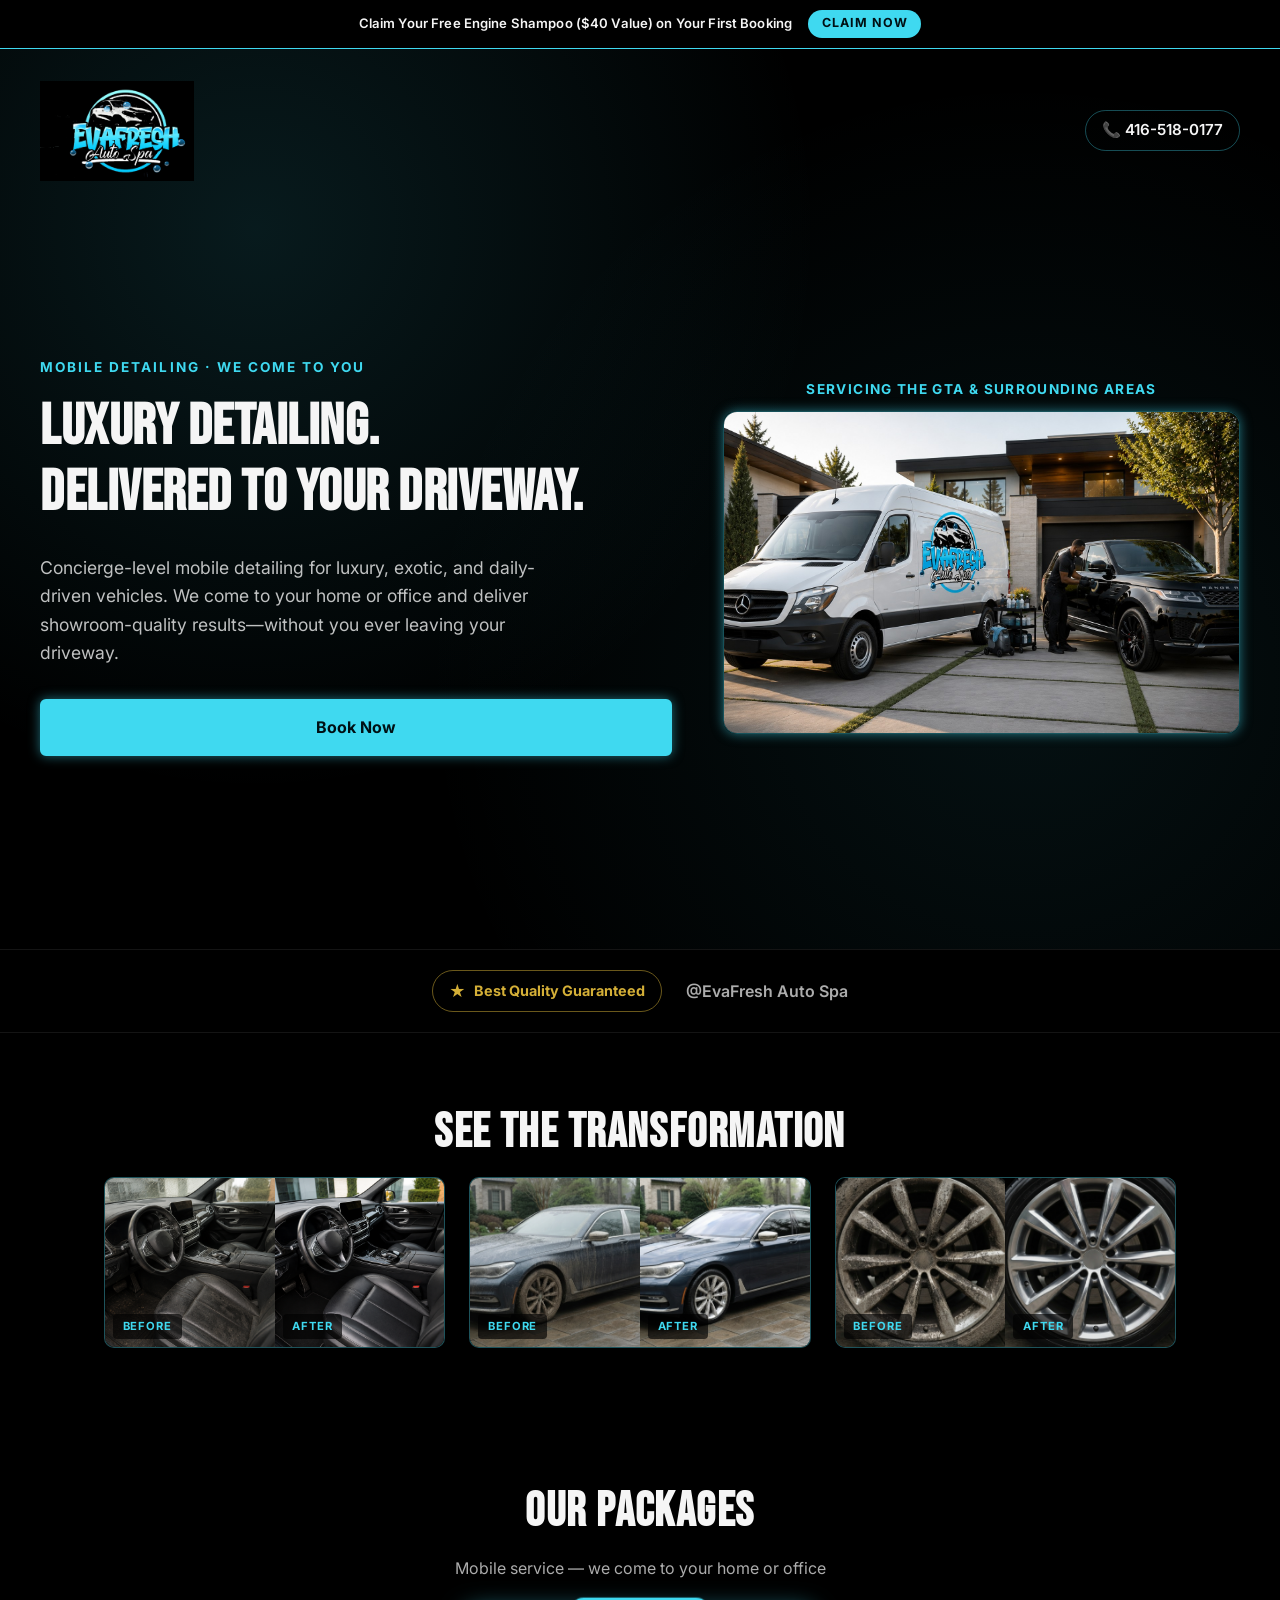
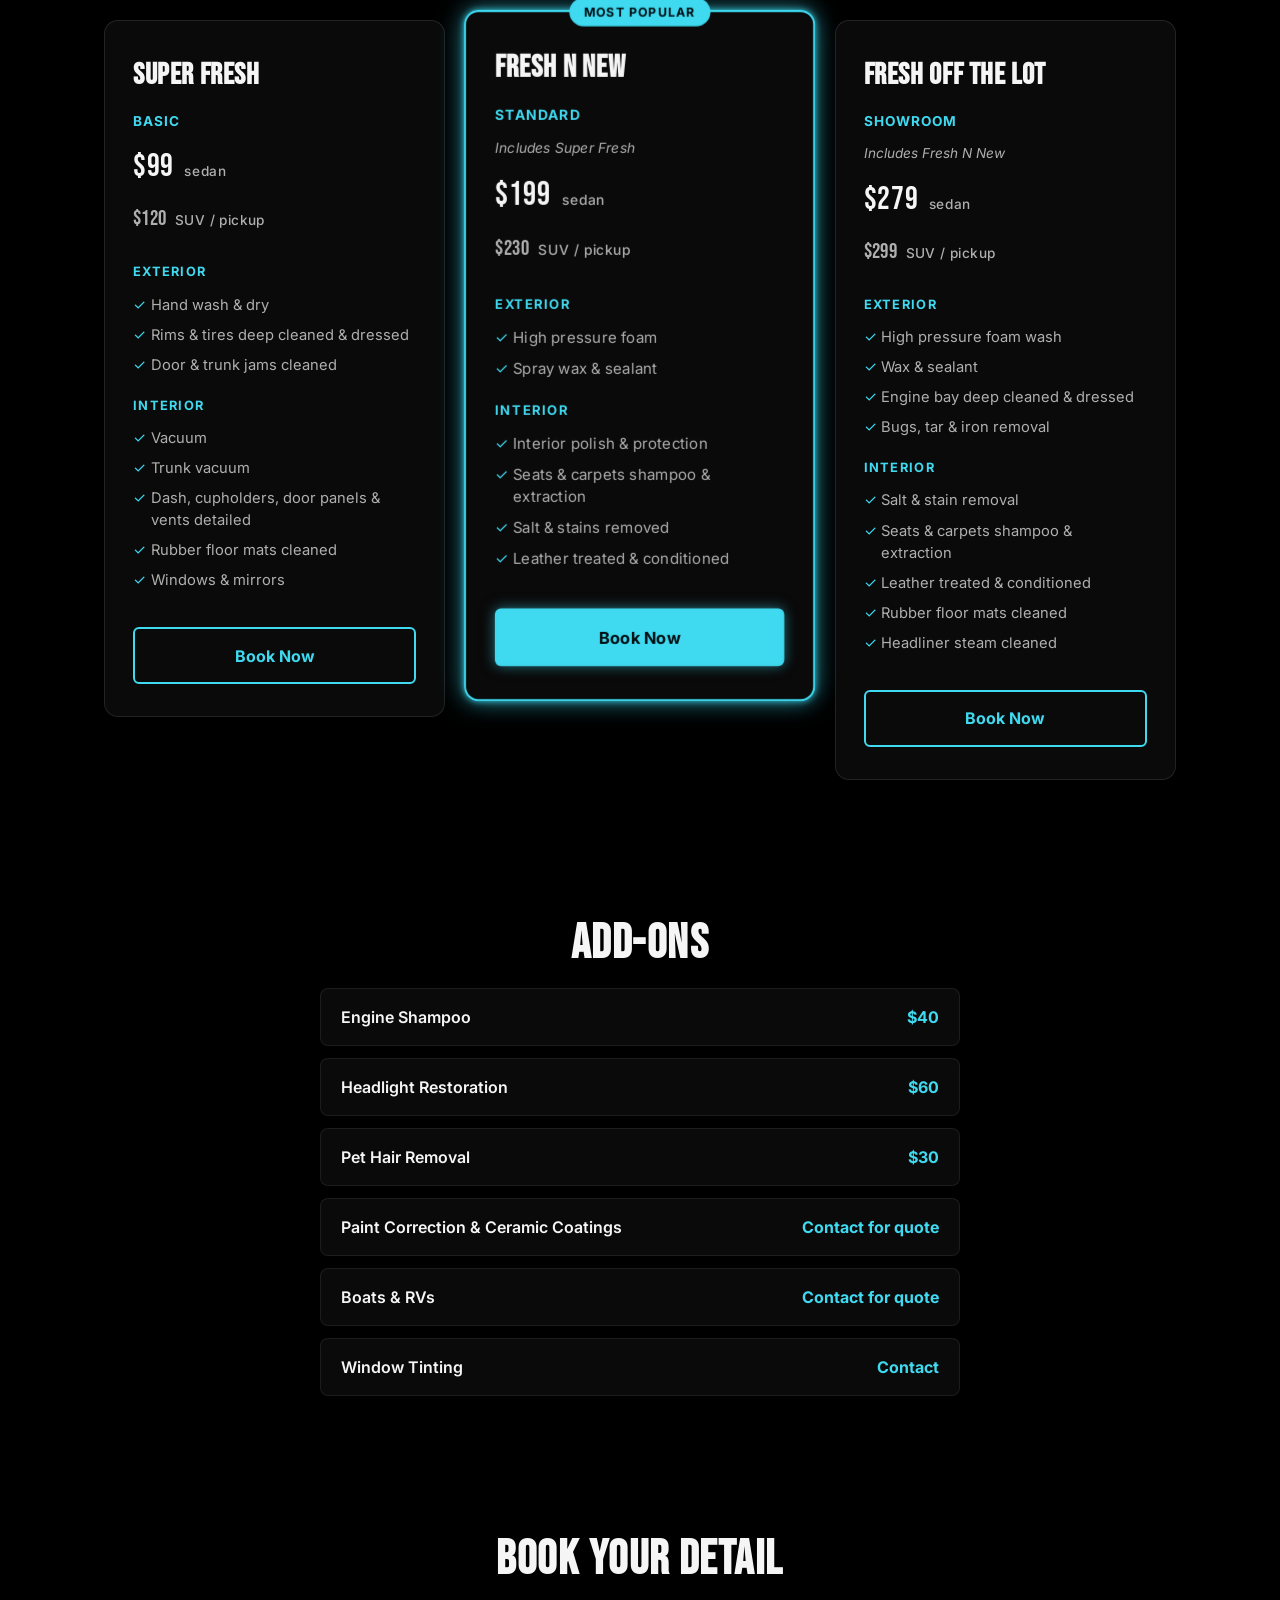
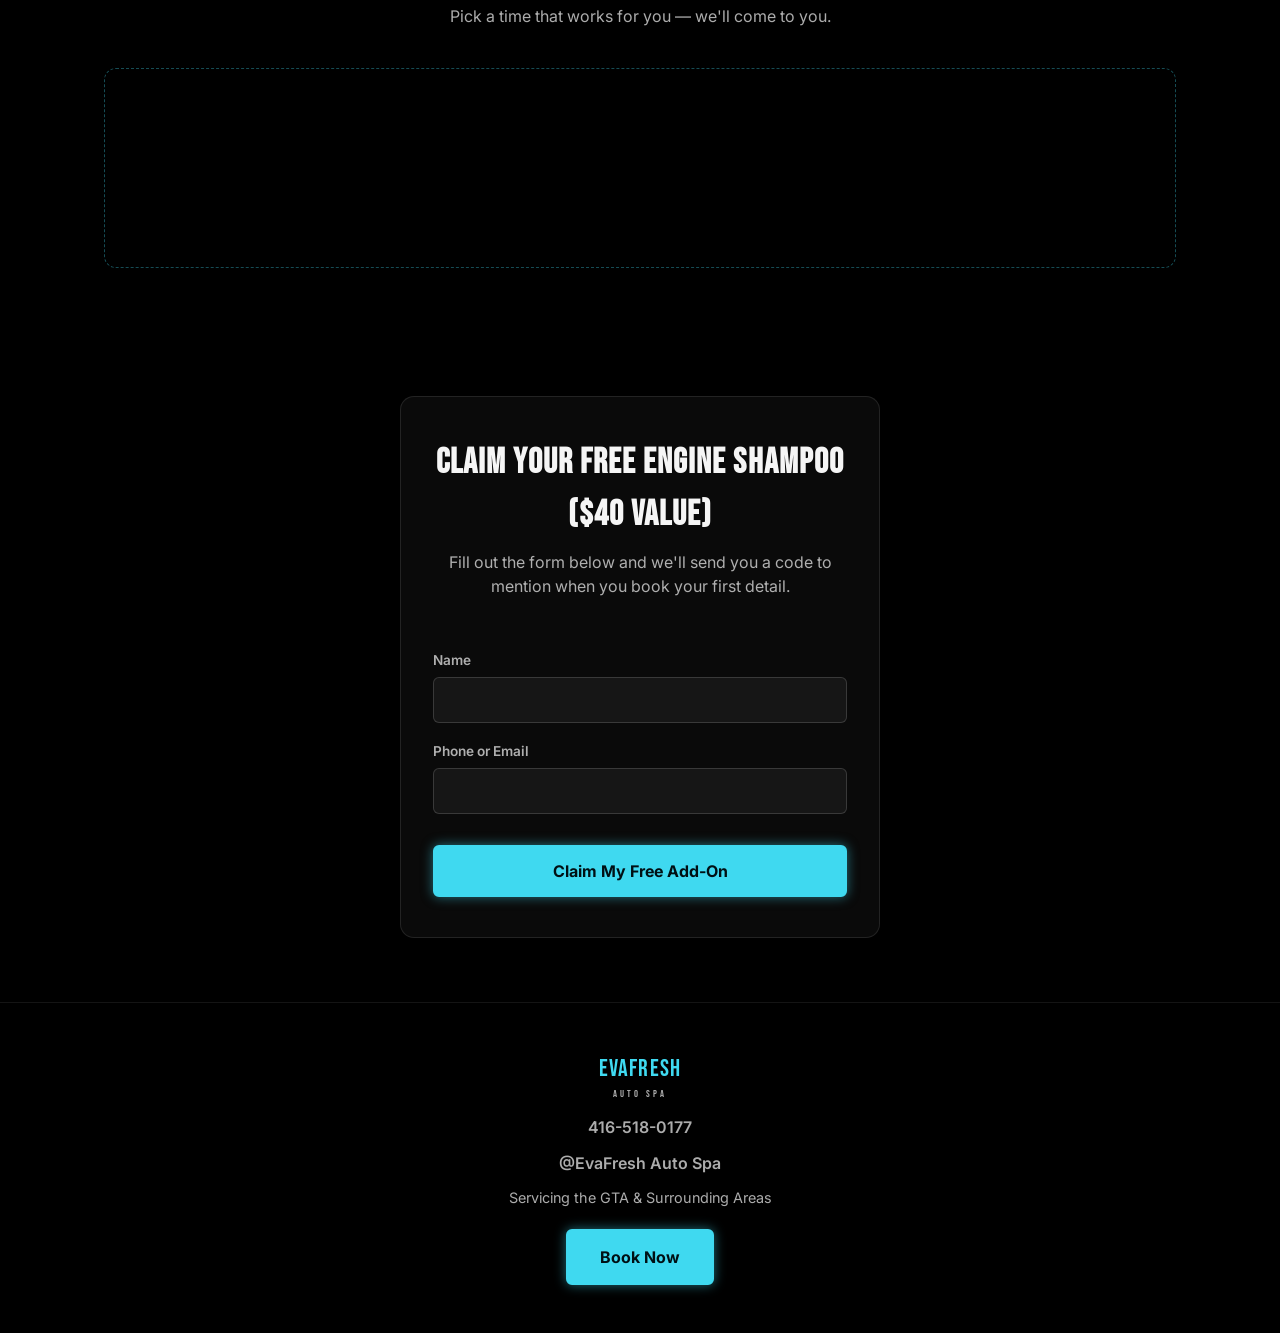
==== index.html @ d25961e9 "Initial landing page" ====
<!DOCTYPE html>
<html lang="en">
<head>
<meta charset="UTF-8">
<meta name="viewport" content="width=device-width, initial-scale=1.0">
<title>EvaFresh Auto Spa | Mobile Car Detailing GTA</title>
<meta name="description" content="EvaFresh Auto Spa — elite mobile car detailing that comes to you across the GTA & surrounding areas. Book your detail today.">

<!-- Google Fonts: Bebas Neue (display) + Inter (body) -->
<link rel="preconnect" href="https://fonts.googleapis.com">
<link rel="preconnect" href="https://fonts.gstatic.com" crossorigin>
<link href="https://fonts.googleapis.com/css2?family=Bebas+Neue&family=Inter:wght@400;500;600;700&display=swap" rel="stylesheet">

<link rel="stylesheet" href="style.css">
</head>
<body>

<!-- ============ PROMO BANNER ============ -->
<div class="promo-banner">
  <div class="container promo-banner-inner">
    <p class="promo-banner-text">Claim Your Free Engine Shampoo ($40 Value) on Your First Booking</p>
    <a href="#opt-in" class="promo-banner-link">Claim Now</a>
  </div>
</div>

<!-- ============ HEADER / HERO ============ -->
<header class="hero" id="top">
  <div class="container topbar">
    <a href="#top" class="logo-link" aria-label="EvaFresh Auto Spa home">
      <img src="images/evafresh-logo.png" alt="EvaFresh Auto Spa logo" class="logo-img">
    </a>
    <a class="phone-link" href="tel:+14165180177">📞 416-518-0177</a>
  </div>

  <div class="container hero-inner">
    <div class="hero-text">
      <p class="hero-eyebrow">Mobile Detailing &middot; We Come To You</p>
      <h1 class="hero-headline">Luxury Detailing.<br>Delivered to Your Driveway.</h1>
      <p class="hero-subheadline">Concierge-level mobile detailing for luxury, exotic, and daily-driven vehicles. We come to your home or office and deliver showroom-quality results—without you ever leaving your driveway.</p>
      <a href="#booking-widget" class="btn btn-primary btn-glow">Book Now</a>
    </div>
    <div class="hero-image">
      <p class="hero-image-caption">Servicing the GTA &amp; Surrounding Areas</p>
      <img src="images/evafresh-van.jpg" alt="EvaFresh Auto Spa mobile detailing van parked in a luxury driveway." class="hero-vehicle-img">
    </div>
  </div>
</header>

<!-- ============ TRUST BAR ============ -->
<section class="trust-bar" aria-label="Trust indicators">
  <div class="container trust-bar-inner">
    <div class="trust-badge">
      <span class="badge-icon" aria-hidden="true">★</span>
      Best Quality Guaranteed
    </div>
    <a class="trust-instagram" href="https://instagram.com/EvaFreshAutoSpa" target="_blank" rel="noopener noreferrer">
      @EvaFresh Auto Spa
    </a>
  </div>
</section>

<!-- ============ BEFORE / AFTER GALLERY ============ -->
<section class="gallery" id="gallery" aria-labelledby="gallery-heading">
 <div class="container">
  <h2 id="gallery-heading" class="section-title">See The Transformation</h2>
  <div class="gallery-grid">

    <div class="gallery-item">
      <div class="gallery-pair">
        <figure>
          <img src="images/before_1.png" alt="Before detailing - interior, dashboard and leather seats covered in dust and grime">
          <figcaption>Before</figcaption>
        </figure>
        <figure>
          <img src="images/after_1.png" alt="After detailing - interior, dashboard and leather seats fully cleaned and conditioned">
          <figcaption>After</figcaption>
        </figure>
      </div>
    </div>

    <div class="gallery-item">
      <div class="gallery-pair">
        <figure>
          <img src="images/before_2.png" alt="Before detailing - full exterior of a sedan covered in mud and road grime">
          <figcaption>Before</figcaption>
        </figure>
        <figure>
          <img src="images/after_2.png" alt="After detailing - full exterior of a sedan with a clean, glossy finish">
          <figcaption>After</figcaption>
        </figure>
      </div>
    </div>

    <div class="gallery-item">
      <div class="gallery-pair">
        <figure>
          <img src="images/before_3.png" alt="Before detailing - wheel and rim caked in mud and brake dust">
          <figcaption>Before</figcaption>
        </figure>
        <figure>
          <img src="images/after_3.png" alt="After detailing - wheel and rim deep cleaned and dressed to a shine">
          <figcaption>After</figcaption>
        </figure>
      </div>
    </div>

  </div>
 </div>
</section>

<!-- ============ PACKAGES ============ -->
<section class="packages" id="packages" aria-labelledby="packages-heading">
 <div class="container">
  <h2 id="packages-heading" class="section-title">Our Packages</h2>
  <p class="section-subtitle">Mobile service — we come to your home or office</p>

  <div class="package-grid">

    <article class="package-card">
      <h3 class="package-name">Super Fresh</h3>
      <p class="package-tier">Basic</p>
      <p class="package-price">$99 <span>sedan</span></p>
      <p class="package-price package-price-alt">$120 <span>SUV / pickup</span></p>

      <div class="package-details">
        <h4>Exterior</h4>
        <ul>
          <li>Hand wash &amp; dry</li>
          <li>Rims &amp; tires deep cleaned &amp; dressed</li>
          <li>Door &amp; trunk jams cleaned</li>
        </ul>
        <h4>Interior</h4>
        <ul>
          <li>Vacuum</li>
          <li>Trunk vacuum</li>
          <li>Dash, cupholders, door panels &amp; vents detailed</li>
          <li>Rubber floor mats cleaned</li>
          <li>Windows &amp; mirrors</li>
        </ul>
      </div>

      <a href="#booking-widget" class="btn btn-outline">Book Now</a>
    </article>

    <article class="package-card package-card-featured">
      <p class="featured-flag">Most Popular</p>
      <h3 class="package-name">Fresh N New</h3>
      <p class="package-tier">Standard</p>
      <p class="package-includes">Includes Super Fresh</p>
      <p class="package-price">$199 <span>sedan</span></p>
      <p class="package-price package-price-alt">$230 <span>SUV / pickup</span></p>

      <div class="package-details">
        <h4>Exterior</h4>
        <ul>
          <li>High pressure foam</li>
          <li>Spray wax &amp; sealant</li>
        </ul>
        <h4>Interior</h4>
        <ul>
          <li>Interior polish &amp; protection</li>
          <li>Seats &amp; carpets shampoo &amp; extraction</li>
          <li>Salt &amp; stains removed</li>
          <li>Leather treated &amp; conditioned</li>
        </ul>
      </div>

      <a href="#booking-widget" class="btn btn-primary btn-glow">Book Now</a>
    </article>

    <article class="package-card">
      <h3 class="package-name">Fresh Off The Lot</h3>
      <p class="package-tier">Showroom</p>
      <p class="package-includes">Includes Fresh N New</p>
      <p class="package-price">$279 <span>sedan</span></p>
      <p class="package-price package-price-alt">$299 <span>SUV / pickup</span></p>

      <div class="package-details">
        <h4>Exterior</h4>
        <ul>
          <li>High pressure foam wash</li>
          <li>Wax &amp; sealant</li>
          <li>Engine bay deep cleaned &amp; dressed</li>
          <li>Bugs, tar &amp; iron removal</li>
        </ul>
        <h4>Interior</h4>
        <ul>
          <li>Salt &amp; stain removal</li>
          <li>Seats &amp; carpets shampoo &amp; extraction</li>
          <li>Leather treated &amp; conditioned</li>
          <li>Rubber floor mats cleaned</li>
          <li>Headliner steam cleaned</li>
        </ul>
      </div>

      <a href="#booking-widget" class="btn btn-outline">Book Now</a>
    </article>

  </div>
 </div>
</section>

<!-- ============ ADD-ONS ============ -->
<section class="addons" id="addons" aria-labelledby="addons-heading">
 <div class="container">
  <h2 id="addons-heading" class="section-title">Add-Ons</h2>
  <ul class="addons-list">
    <li><span class="addon-name">Engine Shampoo</span><span class="addon-price">$40</span></li>
    <li><span class="addon-name">Headlight Restoration</span><span class="addon-price">$60</span></li>
    <li><span class="addon-name">Pet Hair Removal</span><span class="addon-price">$30</span></li>
    <li><span class="addon-name">Paint Correction &amp; Ceramic Coatings</span><span class="addon-price">Contact for quote</span></li>
    <li><span class="addon-name">Boats &amp; RVs</span><span class="addon-price">Contact for quote</span></li>
    <li><span class="addon-name">Window Tinting</span><span class="addon-price">Contact</span></li>
  </ul>
 </div>
</section>

<!-- ============ BOOKING ============ -->
<section class="booking" id="booking" aria-labelledby="booking-heading">
 <div class="container">
  <h2 id="booking-heading" class="section-title">Book Your Detail</h2>
  <p class="section-subtitle">Pick a time that works for you — we'll come to you.</p>

  <div id="booking-widget">
    <!-- PASTE CAL.COM EMBED SNIPPET HERE -->
  </div>
 </div>
</section>

<!-- ============ LEAD CAPTURE / OPT-IN FORM ============ -->
<section class="opt-in" id="opt-in" aria-labelledby="opt-in-heading">
 <div class="container">
  <div class="opt-in-card">
    <h2 id="opt-in-heading" class="section-title small">Claim Your Free Engine Shampoo ($40 Value)</h2>
    <p class="section-subtitle">Fill out the form below and we'll send you a code to mention when you book your first detail.</p>

    <form name="opt-in-discount" method="POST" data-netlify="true" class="opt-in-form">
      <input type="hidden" name="form-name" value="opt-in-discount">

      <label for="opt-in-name">Name</label>
      <input type="text" id="opt-in-name" name="name" required autocomplete="name">

      <label for="opt-in-contact">Phone or Email</label>
      <input type="text" id="opt-in-contact" name="contact" required autocomplete="tel email">

      <button type="submit" class="btn btn-primary btn-glow">Claim My Free Add-On</button>
    </form>
  </div>
 </div>
</section>

<!-- ============ FOOTER ============ -->
<footer class="site-footer">
  <div class="container footer-content">
    <p class="footer-brand">EVAFRESH<span>AUTO SPA</span></p>
    <a class="footer-phone" href="tel:+14165180177">416-518-0177</a>
    <a class="footer-instagram" href="https://instagram.com/EvaFreshAutoSpa" target="_blank" rel="noopener noreferrer">@EvaFresh Auto Spa</a>
    <p class="footer-tagline">Servicing the GTA &amp; Surrounding Areas</p>
    <a href="#booking-widget" class="btn btn-primary btn-glow">Book Now</a>
  </div>
</footer>

</body>
</html>
---- style.css ----
/* ==========================================================================
   EvaFresh Auto Spa — stylesheet
   ========================================================================== */

:root {
  --color-bg: #000000;
  --color-bg-alt: #0a0a0a;
  --color-card: rgba(255, 255, 255, 0.04);
  --color-border: rgba(63, 217, 240, 0.35);
  --color-accent: #3FD9F0;
  --color-accent-soft: rgba(63, 217, 240, 0.15);
  --color-text: #F5F5F5;
  --color-text-dim: rgba(245, 245, 245, 0.7);
  --color-gold: #D4AF37;

  --font-display: "Bebas Neue", "Anton", sans-serif;
  --font-body: "Inter", sans-serif;

  --glow-soft: 0 0 12px rgba(63, 217, 240, 0.5);
  --glow-strong: 0 0 24px rgba(63, 217, 240, 0.65), 0 0 6px rgba(63, 217, 240, 0.8);

  --max-width: 1200px;
}

/* ---------- Reset ---------- */
* { box-sizing: border-box; margin: 0; padding: 0; }

html {
  scroll-behavior: smooth;
}

body {
  background: var(--color-bg);
  color: var(--color-text);
  font-family: var(--font-body);
  line-height: 1.5;
  -webkit-font-smoothing: antialiased;
}

img { max-width: 100%; display: block; }

ul { list-style: none; }

a { color: inherit; text-decoration: none; }

section {
  padding: 4rem 0;
}

.container {
  width: 100%;
  max-width: var(--max-width);
  margin: 0 auto;
  padding: 0 5vw;
  box-sizing: border-box;
}

.section-title {
  font-family: var(--font-display);
  font-size: clamp(2rem, 5vw, 3rem);
  letter-spacing: 0.03em;
  text-align: center;
  margin-bottom: 0.5rem;
  color: var(--color-text);
}

.section-title.small {
  font-size: clamp(1.6rem, 4vw, 2.2rem);
}

.section-subtitle {
  text-align: center;
  color: var(--color-text-dim);
  margin-bottom: 2.5rem;
  font-size: 1rem;
}

/* ---------- Buttons ---------- */
.btn {
  display: inline-block;
  font-family: var(--font-body);
  font-weight: 700;
  font-size: 1rem;
  padding: 0.9rem 2rem;
  border-radius: 6px;
  cursor: pointer;
  border: 2px solid var(--color-accent);
  transition: transform 0.15s ease, box-shadow 0.2s ease, background 0.2s ease;
  text-align: center;
}

.btn-primary {
  background: var(--color-accent);
  color: #001014;
}

.btn-primary:hover,
.btn-primary:focus-visible {
  transform: translateY(-2px);
  background: #5ce3f7;
}

.btn-glow {
  box-shadow: var(--glow-soft);
}

.btn-glow:hover,
.btn-glow:focus-visible {
  box-shadow: var(--glow-strong);
}

.btn-outline {
  background: transparent;
  color: var(--color-accent);
}

.btn-outline:hover,
.btn-outline:focus-visible {
  background: var(--color-accent-soft);
  box-shadow: var(--glow-soft);
}

/* ---------- Promo banner ---------- */
.promo-banner {
  background: var(--color-bg);
  border-bottom: 1px solid var(--color-accent);
  box-shadow: 0 0 10px rgba(63, 217, 240, 0.35);
}

.promo-banner-inner {
  display: flex;
  flex-wrap: wrap;
  align-items: center;
  justify-content: center;
  gap: 0.6rem 1rem;
  padding-top: 0.6rem;
  padding-bottom: 0.6rem;
  text-align: center;
}

.promo-banner-text {
  font-size: 0.82rem;
  font-weight: 600;
  color: var(--color-text);
  letter-spacing: 0.01em;
}

.promo-banner-link {
  flex-shrink: 0;
  font-size: 0.78rem;
  font-weight: 700;
  text-transform: uppercase;
  letter-spacing: 0.08em;
  color: #001014;
  background: var(--color-accent);
  border-radius: 999px;
  padding: 0.3rem 0.85rem;
  white-space: nowrap;
  transition: box-shadow 0.2s ease, background 0.2s ease;
}

.promo-banner-link:hover,
.promo-banner-link:focus-visible {
  background: #5ce3f7;
  box-shadow: var(--glow-soft);
}

/* ---------- Hero ---------- */
.hero {
  min-height: 100vh;
  display: flex;
  flex-direction: column;
  background:
    radial-gradient(circle at 20% 20%, rgba(63, 217, 240, 0.12), transparent 45%),
    radial-gradient(circle at 80% 70%, rgba(63, 217, 240, 0.08), transparent 50%),
    var(--color-bg);
  padding: 1.5rem 0;
}

.topbar {
  display: flex;
  justify-content: space-between;
  align-items: center;
  padding: 0.5rem 0;
}

.logo-link {
  display: inline-flex;
  align-items: center;
}

.logo-img {
  height: clamp(64px, 8vw, 100px);
  width: auto;
}

.phone-link {
  font-weight: 600;
  font-size: 0.95rem;
  color: var(--color-text);
  border: 1px solid var(--color-border);
  border-radius: 999px;
  padding: 0.5rem 1rem;
  white-space: nowrap;
  transition: box-shadow 0.2s ease, border-color 0.2s ease;
}

.phone-link:hover,
.phone-link:focus-visible {
  border-color: var(--color-accent);
  box-shadow: var(--glow-soft);
}

.hero-inner {
  flex: 1;
  display: grid;
  grid-template-columns: 55fr 45fr;
  align-items: center;
  gap: clamp(40px, 4vw, 60px);
  padding: 2rem 0;
}

.hero-text {
  display: flex;
  flex-direction: column;
}

.hero-eyebrow {
  font-size: 0.85rem;
  font-weight: 700;
  text-transform: uppercase;
  letter-spacing: 0.15em;
  color: var(--color-accent);
  margin-bottom: 16px;
}

.hero-headline {
  font-family: var(--font-display);
  font-size: clamp(2.25rem, 4.5vw, 4rem);
  line-height: 1.15;
  letter-spacing: 0.5px;
  color: var(--color-text);
  margin-bottom: 28px;
}

.hero-subheadline {
  font-size: clamp(0.95rem, 1.6vw, 1.1rem);
  color: rgba(255, 255, 255, 0.75);
  font-weight: 400;
  line-height: 1.6;
  max-width: 520px;
  margin-bottom: 2rem;
}

.hero-image {
  width: 100%;
}

.hero-image-caption {
  font-size: 0.85rem;
  font-weight: 700;
  text-transform: uppercase;
  letter-spacing: 0.1em;
  color: var(--color-accent);
  text-align: center;
  margin-bottom: 0.75rem;
}

.hero-vehicle-img {
  width: 100%;
  height: auto;
  aspect-ratio: 16 / 10;
  object-fit: cover;
  border-radius: 14px;
  border: 1px solid var(--color-border);
  box-shadow: var(--glow-soft);
}

/* ---------- Trust bar ---------- */
.trust-bar {
  padding: 1.25rem 0;
  border-top: 1px solid rgba(255, 255, 255, 0.08);
  border-bottom: 1px solid rgba(255, 255, 255, 0.08);
}

.trust-bar-inner {
  display: flex;
  flex-wrap: wrap;
  align-items: center;
  justify-content: center;
  gap: 1.5rem;
}

.trust-badge {
  display: inline-flex;
  align-items: center;
  gap: 0.5rem;
  font-weight: 700;
  font-size: 0.9rem;
  color: var(--color-gold);
  border: 1px solid rgba(212, 175, 55, 0.5);
  border-radius: 999px;
  padding: 0.5rem 1rem;
}

.badge-icon { font-size: 1rem; }

.trust-instagram {
  font-weight: 600;
  color: var(--color-text-dim);
  transition: color 0.2s ease;
}

.trust-instagram:hover,
.trust-instagram:focus-visible {
  color: var(--color-accent);
}

/* ---------- Gallery ---------- */
.gallery-grid {
  display: grid;
  grid-template-columns: repeat(auto-fit, minmax(280px, 1fr));
  gap: 1.5rem;
}

.gallery-item {
  border: 1px solid var(--color-border);
  border-radius: 10px;
  overflow: hidden;
  background: var(--color-card);
}

.gallery-pair {
  display: grid;
  grid-template-columns: 1fr 1fr;
}

.gallery-pair figure {
  position: relative;
}

.gallery-pair img {
  width: 100%;
  height: 100%;
  object-fit: cover;
  aspect-ratio: 1 / 1;
}

.gallery-pair figcaption {
  position: absolute;
  bottom: 8px;
  left: 8px;
  font-size: 0.7rem;
  font-weight: 700;
  letter-spacing: 0.08em;
  text-transform: uppercase;
  background: rgba(0, 0, 0, 0.65);
  padding: 0.25rem 0.6rem;
  border-radius: 4px;
  color: var(--color-accent);
}

/* ---------- Packages ---------- */
.package-grid {
  display: grid;
  grid-template-columns: repeat(3, 1fr);
  gap: 1.5rem;
  align-items: start;
}

.package-card {
  background: var(--color-card);
  border: 1px solid rgba(255, 255, 255, 0.1);
  border-radius: 14px;
  padding: 2rem 1.75rem;
  backdrop-filter: blur(10px);
  -webkit-backdrop-filter: blur(10px);
  display: flex;
  flex-direction: column;
  gap: 0.75rem;
}

.package-card-featured {
  border: 2px solid var(--color-accent);
  box-shadow: var(--glow-strong);
  transform: scale(1.03);
  position: relative;
}

.featured-flag {
  position: absolute;
  top: -14px;
  left: 50%;
  transform: translateX(-50%);
  background: var(--color-accent);
  color: #001014;
  font-weight: 700;
  font-size: 0.75rem;
  letter-spacing: 0.08em;
  text-transform: uppercase;
  padding: 0.3rem 0.9rem;
  border-radius: 999px;
}

.package-name {
  font-family: var(--font-display);
  font-size: 1.9rem;
  letter-spacing: 0.02em;
  color: var(--color-text);
}

.package-tier {
  color: var(--color-accent);
  font-weight: 700;
  font-size: 0.85rem;
  text-transform: uppercase;
  letter-spacing: 0.08em;
}

.package-includes {
  font-size: 0.85rem;
  color: var(--color-text-dim);
  font-style: italic;
}

.package-price {
  font-family: var(--font-display);
  font-size: 2rem;
  color: var(--color-text);
  letter-spacing: 0.02em;
}

.package-price span {
  font-family: var(--font-body);
  font-size: 0.85rem;
  color: var(--color-text-dim);
  font-weight: 500;
  margin-left: 0.3rem;
}

.package-price-alt {
  font-size: 1.3rem;
  color: var(--color-text-dim);
}

.package-details h4 {
  margin-top: 1rem;
  font-size: 0.8rem;
  text-transform: uppercase;
  letter-spacing: 0.1em;
  color: var(--color-accent);
  margin-bottom: 0.5rem;
}

.package-details ul li {
  font-size: 0.92rem;
  color: var(--color-text-dim);
  padding: 0.25rem 0;
  padding-left: 1.1rem;
  position: relative;
}

.package-details ul li::before {
  content: "✓";
  position: absolute;
  left: 0;
  color: var(--color-accent);
}

.package-card .btn {
  margin-top: 1.25rem;
  width: 100%;
}

/* ---------- Add-ons ---------- */
.addons-list {
  display: flex;
  flex-direction: column;
  gap: 0.75rem;
  max-width: 640px;
  margin: 0 auto;
}

.addons-list li {
  display: flex;
  justify-content: space-between;
  align-items: center;
  gap: 1rem;
  padding: 1rem 1.25rem;
  background: var(--color-card);
  border: 1px solid rgba(255, 255, 255, 0.08);
  border-radius: 8px;
}

.addon-name { font-weight: 600; }

.addon-price {
  color: var(--color-accent);
  font-weight: 700;
  white-space: nowrap;
}

/* ---------- Booking ---------- */
.booking {
  text-align: center;
}

#booking-widget {
  min-height: 200px;
  border: 1px dashed var(--color-border);
  border-radius: 12px;
  display: flex;
  align-items: center;
  justify-content: center;
  color: var(--color-text-dim);
  padding: 2rem;
  font-size: 0.9rem;
}

/* ---------- Opt-in ---------- */
.opt-in {
  display: flex;
  justify-content: center;
}

.opt-in-card {
  background: var(--color-card);
  border: 1px solid rgba(255, 255, 255, 0.1);
  border-radius: 14px;
  padding: 2.5rem 2rem;
  max-width: 480px;
  width: 100%;
  margin: 0 auto;
  backdrop-filter: blur(10px);
  -webkit-backdrop-filter: blur(10px);
}

.opt-in-form {
  display: flex;
  flex-direction: column;
  gap: 0.4rem;
  margin-top: 1rem;
}

.opt-in-form label {
  font-size: 0.85rem;
  font-weight: 600;
  color: var(--color-text-dim);
  margin-top: 0.75rem;
}

.opt-in-form input {
  background: rgba(255, 255, 255, 0.05);
  border: 1px solid rgba(255, 255, 255, 0.15);
  border-radius: 6px;
  padding: 0.75rem 1rem;
  color: var(--color-text);
  font-family: var(--font-body);
  font-size: 1rem;
}

.opt-in-form input:focus-visible {
  outline: none;
  border-color: var(--color-accent);
  box-shadow: var(--glow-soft);
}

.opt-in-form .btn {
  margin-top: 1.5rem;
}

/* ---------- Footer ---------- */
.site-footer {
  border-top: 1px solid rgba(255, 255, 255, 0.08);
  padding: 3rem 0;
}

.footer-content {
  display: flex;
  flex-direction: column;
  align-items: center;
  text-align: center;
  gap: 0.75rem;
}

.footer-brand {
  font-family: var(--font-display);
  font-size: 1.5rem;
  letter-spacing: 0.05em;
  color: var(--color-accent);
}

.footer-brand span {
  display: block;
  font-size: 0.65rem;
  color: var(--color-text-dim);
  letter-spacing: 0.3em;
}

.footer-phone,
.footer-instagram {
  color: var(--color-text-dim);
  font-weight: 600;
  transition: color 0.2s ease;
}

.footer-phone:hover,
.footer-instagram:hover,
.footer-phone:focus-visible,
.footer-instagram:focus-visible {
  color: var(--color-accent);
}

.footer-tagline {
  color: var(--color-text-dim);
  font-size: 0.9rem;
  margin-bottom: 0.5rem;
}

/* ---------- Responsive ---------- */
@media (max-width: 900px) {
  .package-grid {
    grid-template-columns: 1fr;
  }

  .package-card-featured {
    transform: none;
    order: -1;
  }
}

@media (max-width: 768px) {
  .container {
    padding: 0 20px;
  }

  .hero-inner {
    grid-template-columns: 1fr;
  }

  .hero-image {
    order: 2;
  }
}

@media (max-width: 640px) {
  section { padding: 3rem 0; }

  .topbar {
    flex-wrap: wrap;
    gap: 0.75rem;
  }

  .hero {
    min-height: 90vh;
  }

  .gallery-pair {
    grid-template-columns: 1fr 1fr;
  }

  .addons-list li {
    flex-direction: row;
    flex-wrap: wrap;
  }
}

@media (prefers-reduced-motion: reduce) {
  html { scroll-behavior: auto; }
  .btn { transition: none; }
}
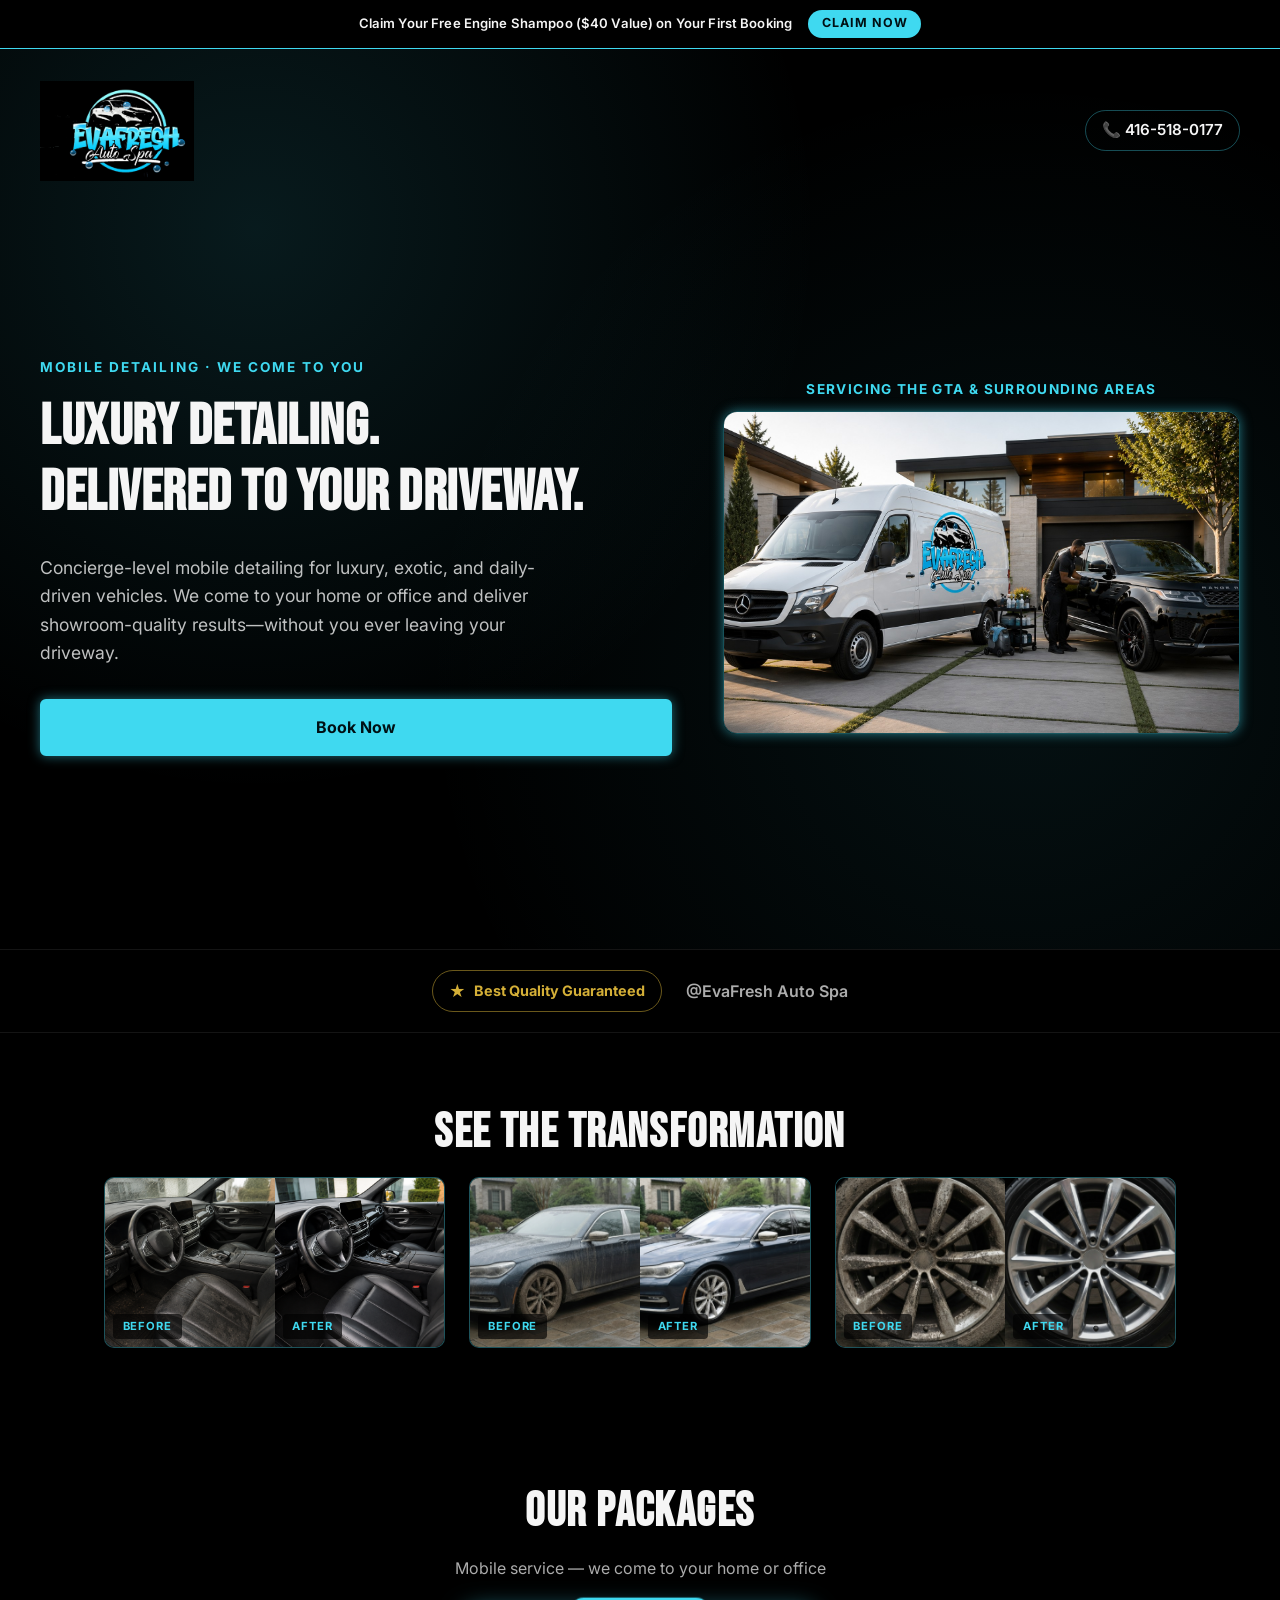
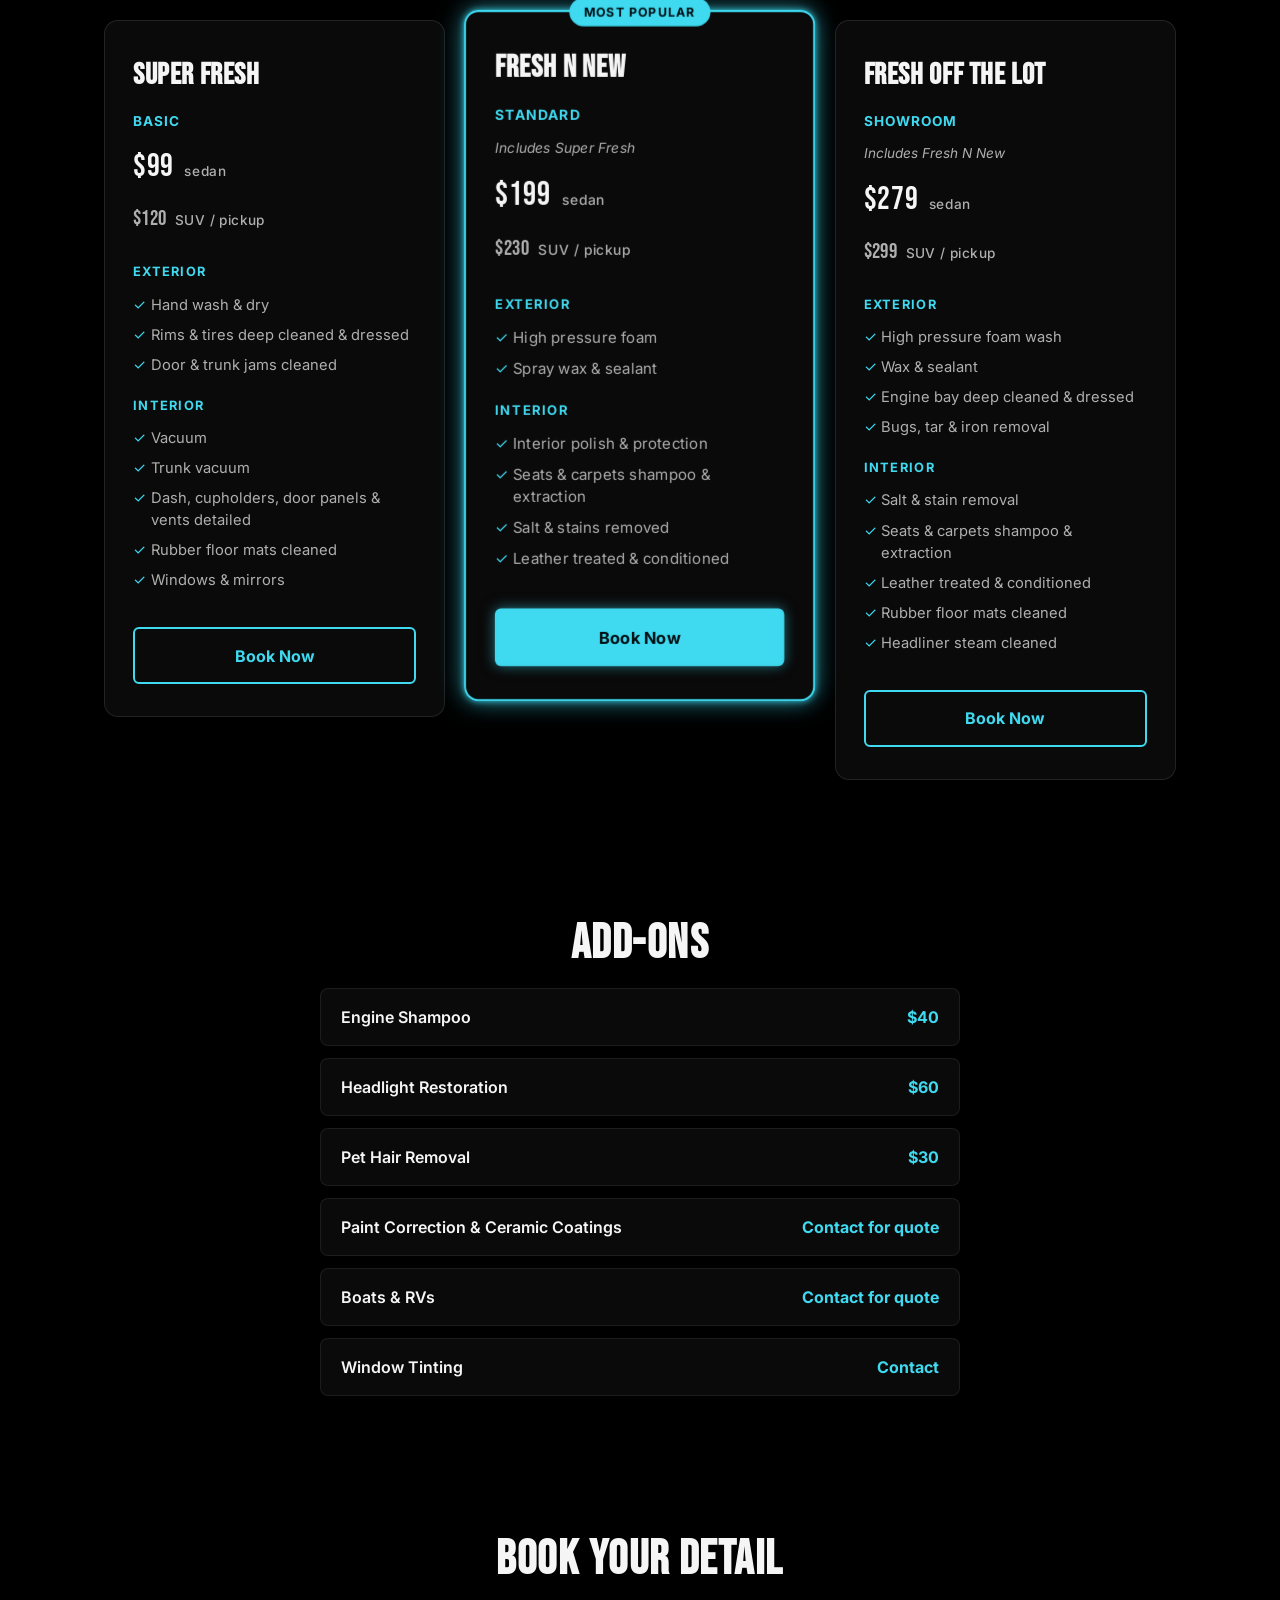
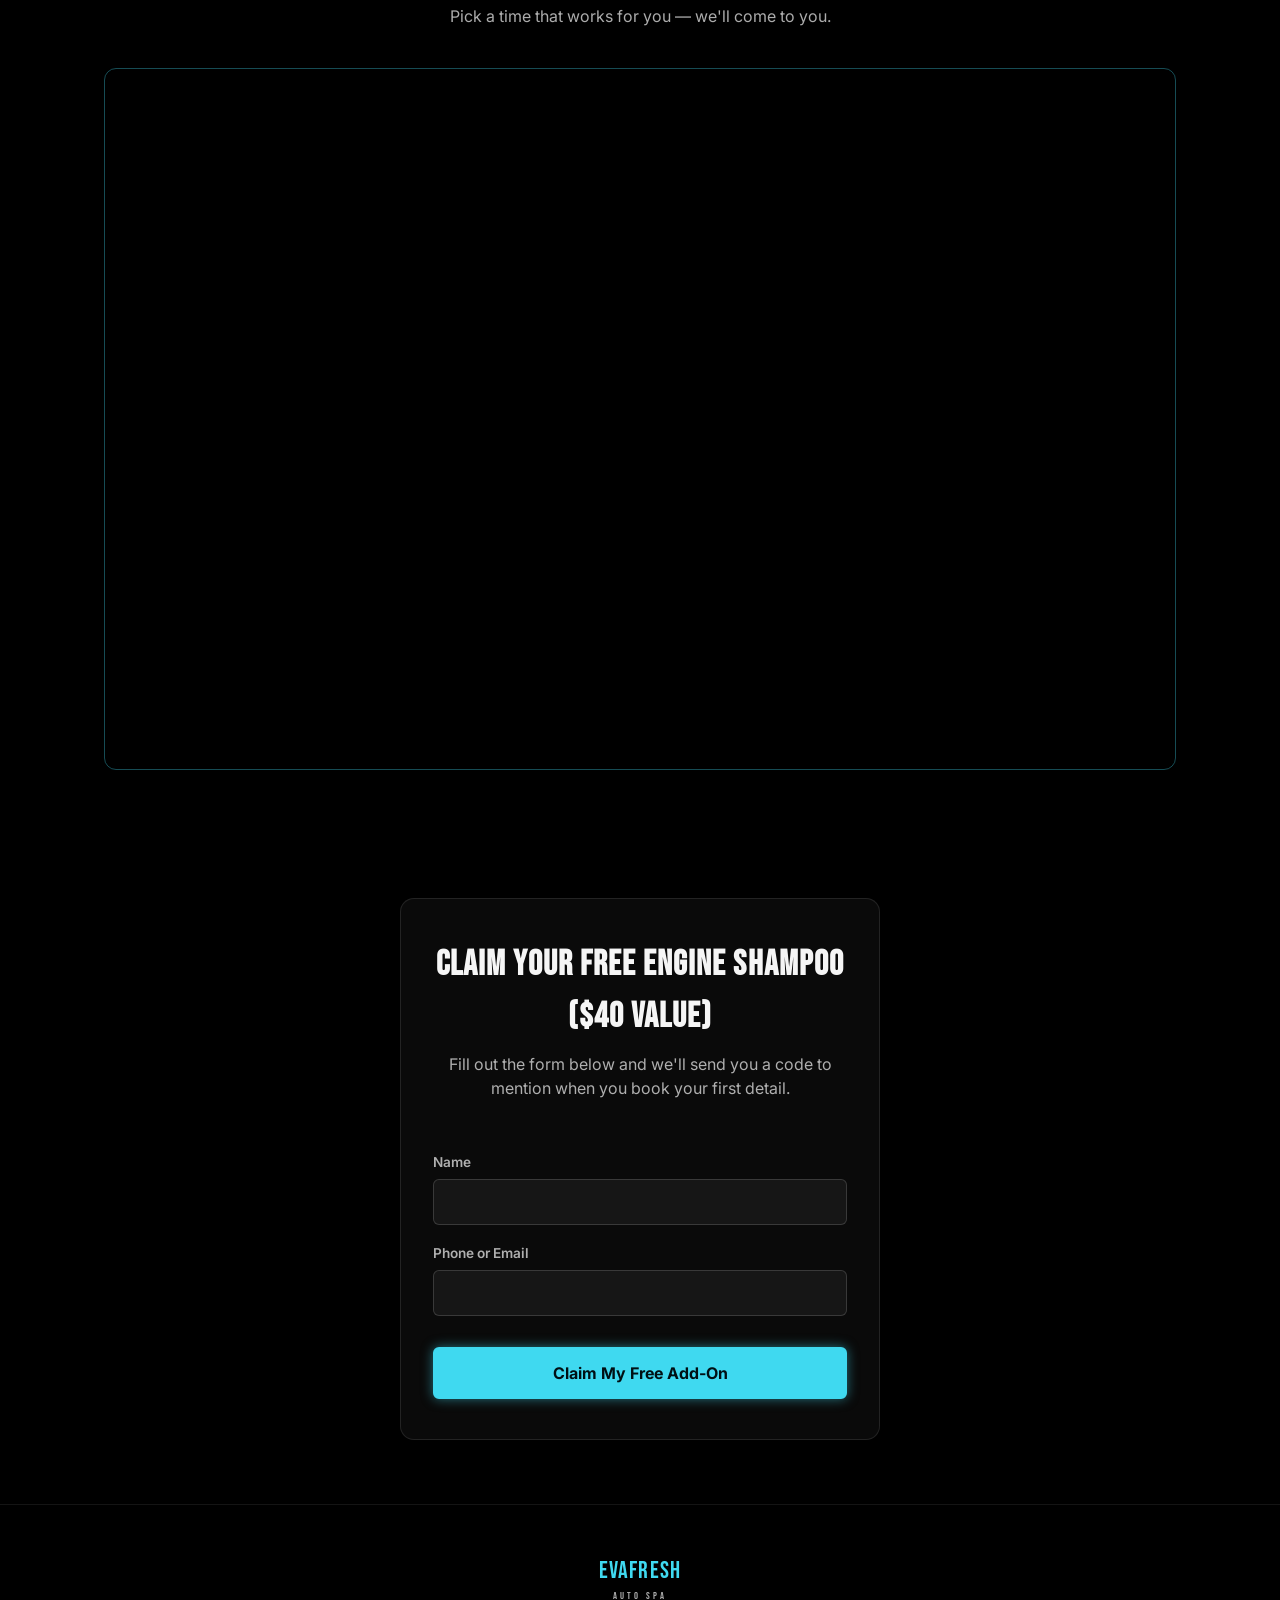
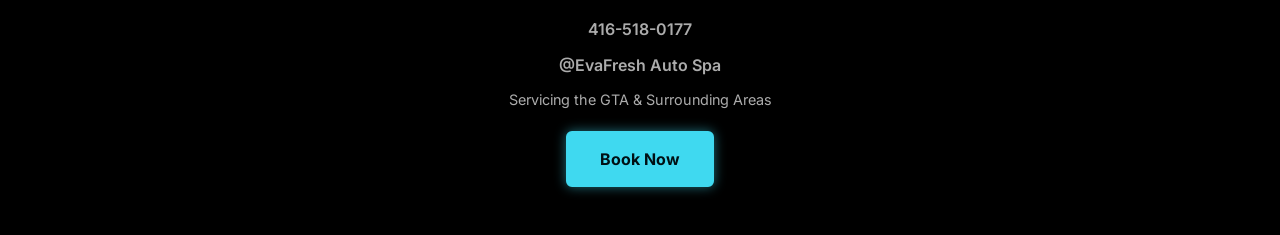
==== commit 929efa0c: "Add Cal.com embed to booking section Co-Authored-By: Claude Sonnet 5 <noreply@anthropic.com>" ====
--- a/index.html
+++ b/index.html
@@ -222,7 +222,19 @@
   <p class="section-subtitle">Pick a time that works for you — we'll come to you.</p>
 
   <div id="booking-widget">
-    <!-- PASTE CAL.COM EMBED SNIPPET HERE -->
+    <div style="width:100%;height:100%;overflow:scroll" id="my-cal-inline"></div>
+    <script type="text/javascript">
+      (function (C, A, L) { let p = function (a, ar) { a.q.push(ar); }; let d = C.document; C.Cal = C.Cal || function () { let cal = C.Cal; let ar = arguments; if (!cal.loaded) { cal.ns = {}; cal.q = cal.q || []; d.head.appendChild(d.createElement("script")).src = A; cal.loaded = true; } if (ar[0] === L) { const api = function () { p(api, arguments); }; const namespace = ar[1]; api.q = api.q || []; if(typeof namespace === "string"){cal.ns[namespace] = cal.ns[namespace] || api;p(cal.ns[namespace], ar);p(cal, ["initNamespace", namespace]);} else p(cal, ar); return; } p(cal, ar); }; })(window, "https://app.cal.com/embed/embed.js", "init");
+      Cal("init", {origin:"https://cal.com"});
+
+      Cal("inline", {
+        elementOrSelector:"#my-cal-inline",
+        config: {"layout":"month_view"},
+        calLink: "patricia-larin-bxqn7z",
+      });
+
+      Cal("ui", {"styles":{"branding":{"brandColor":"#000000"}},"hideEventTypeDetails":false,"layout":"month_view"});
+    </script>
   </div>
  </div>
 </section>
--- a/style.css
+++ b/style.css
@@ -506,15 +506,14 @@
 }
 
 #booking-widget {
-  min-height: 200px;
-  border: 1px dashed var(--color-border);
+  min-height: 700px;
+  border: 1px solid var(--color-border);
   border-radius: 12px;
-  display: flex;
-  align-items: center;
-  justify-content: center;
-  color: var(--color-text-dim);
-  padding: 2rem;
-  font-size: 0.9rem;
+  overflow: hidden;
+}
+
+#my-cal-inline {
+  min-height: 700px;
 }
 
 /* ---------- Opt-in ---------- */
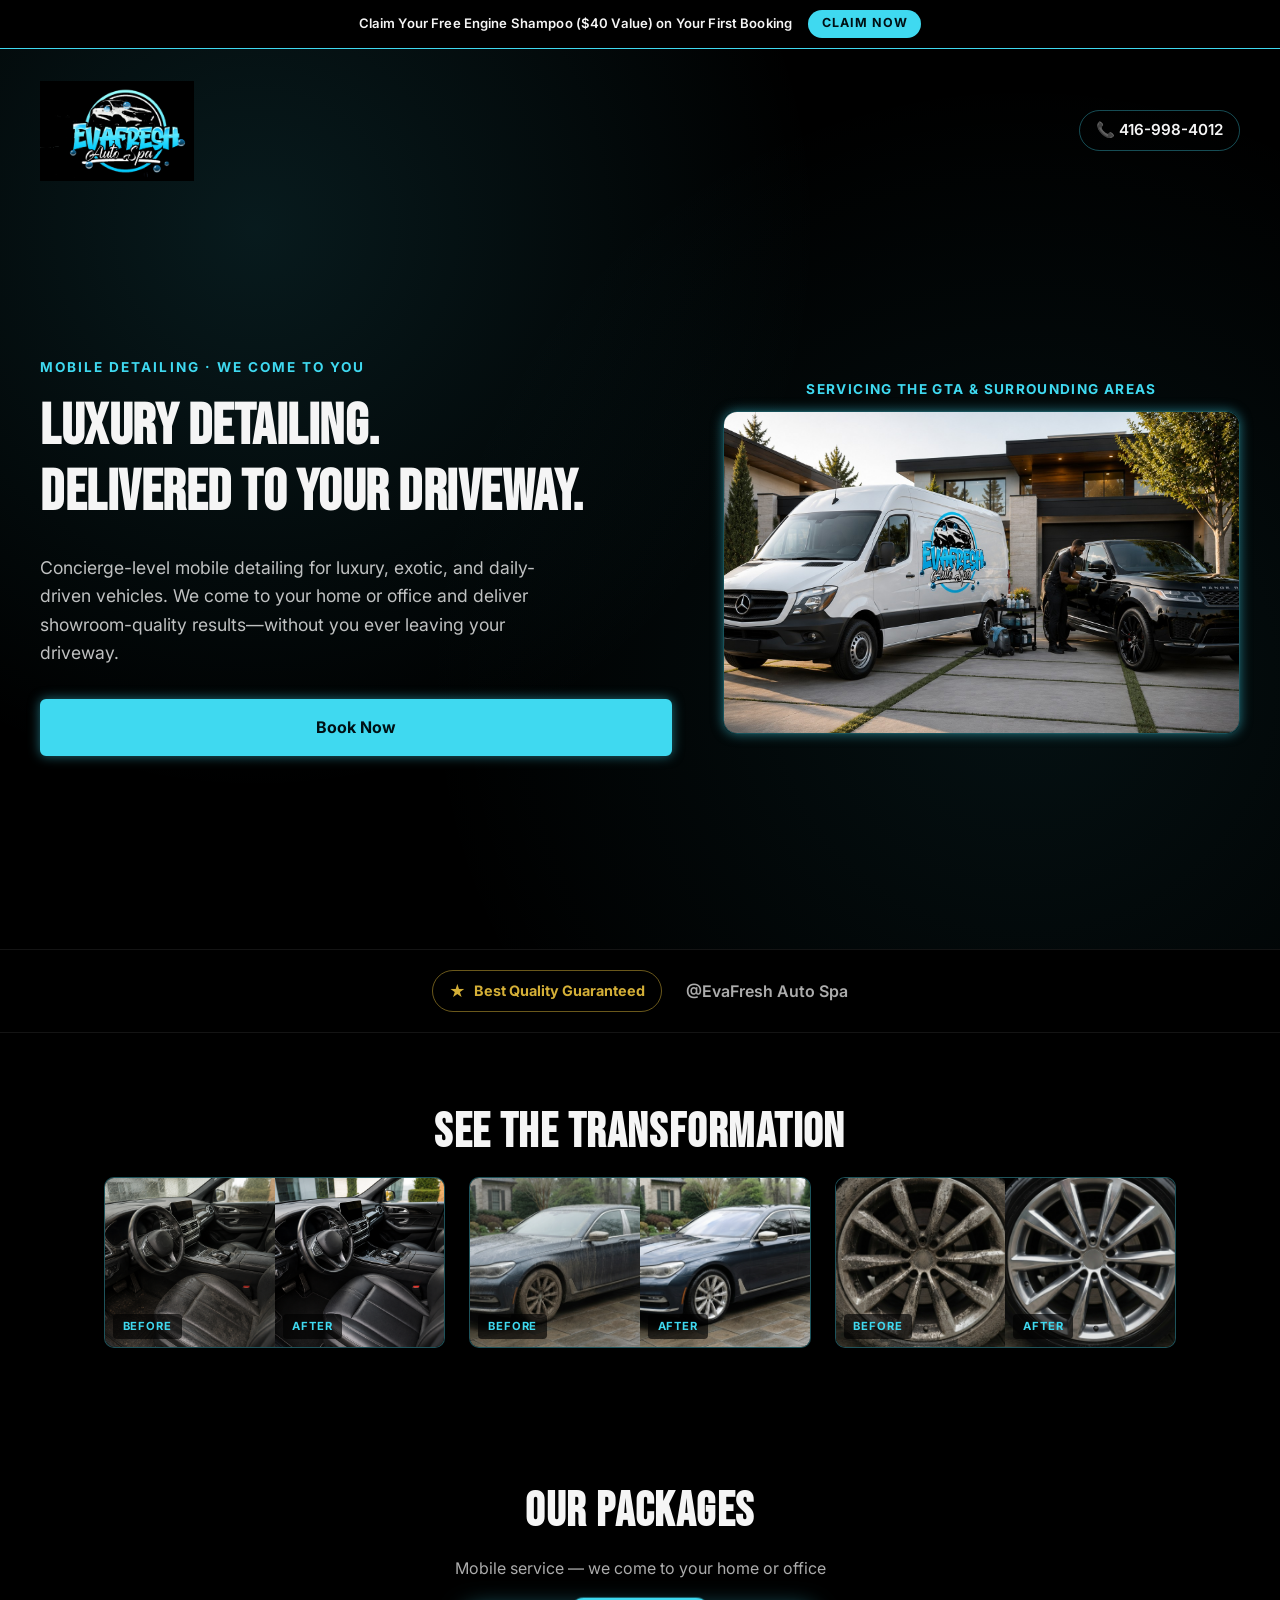
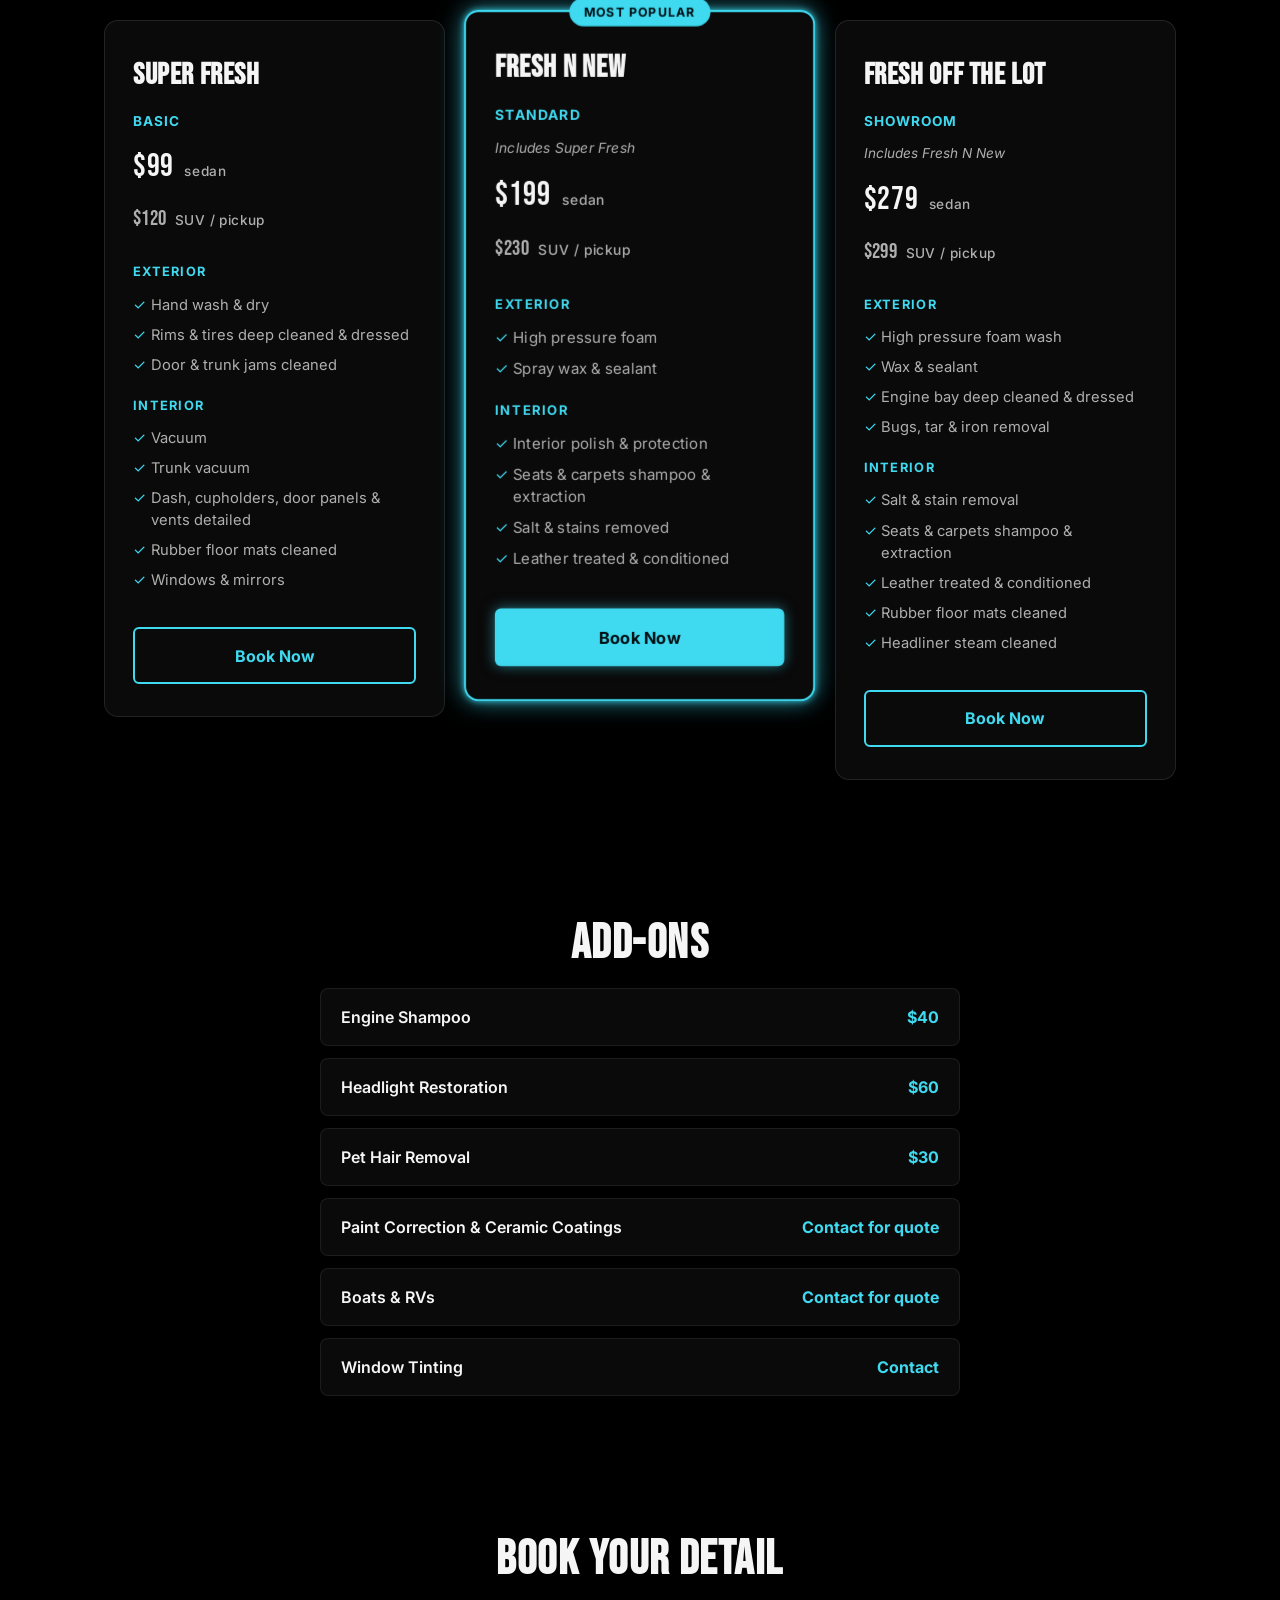
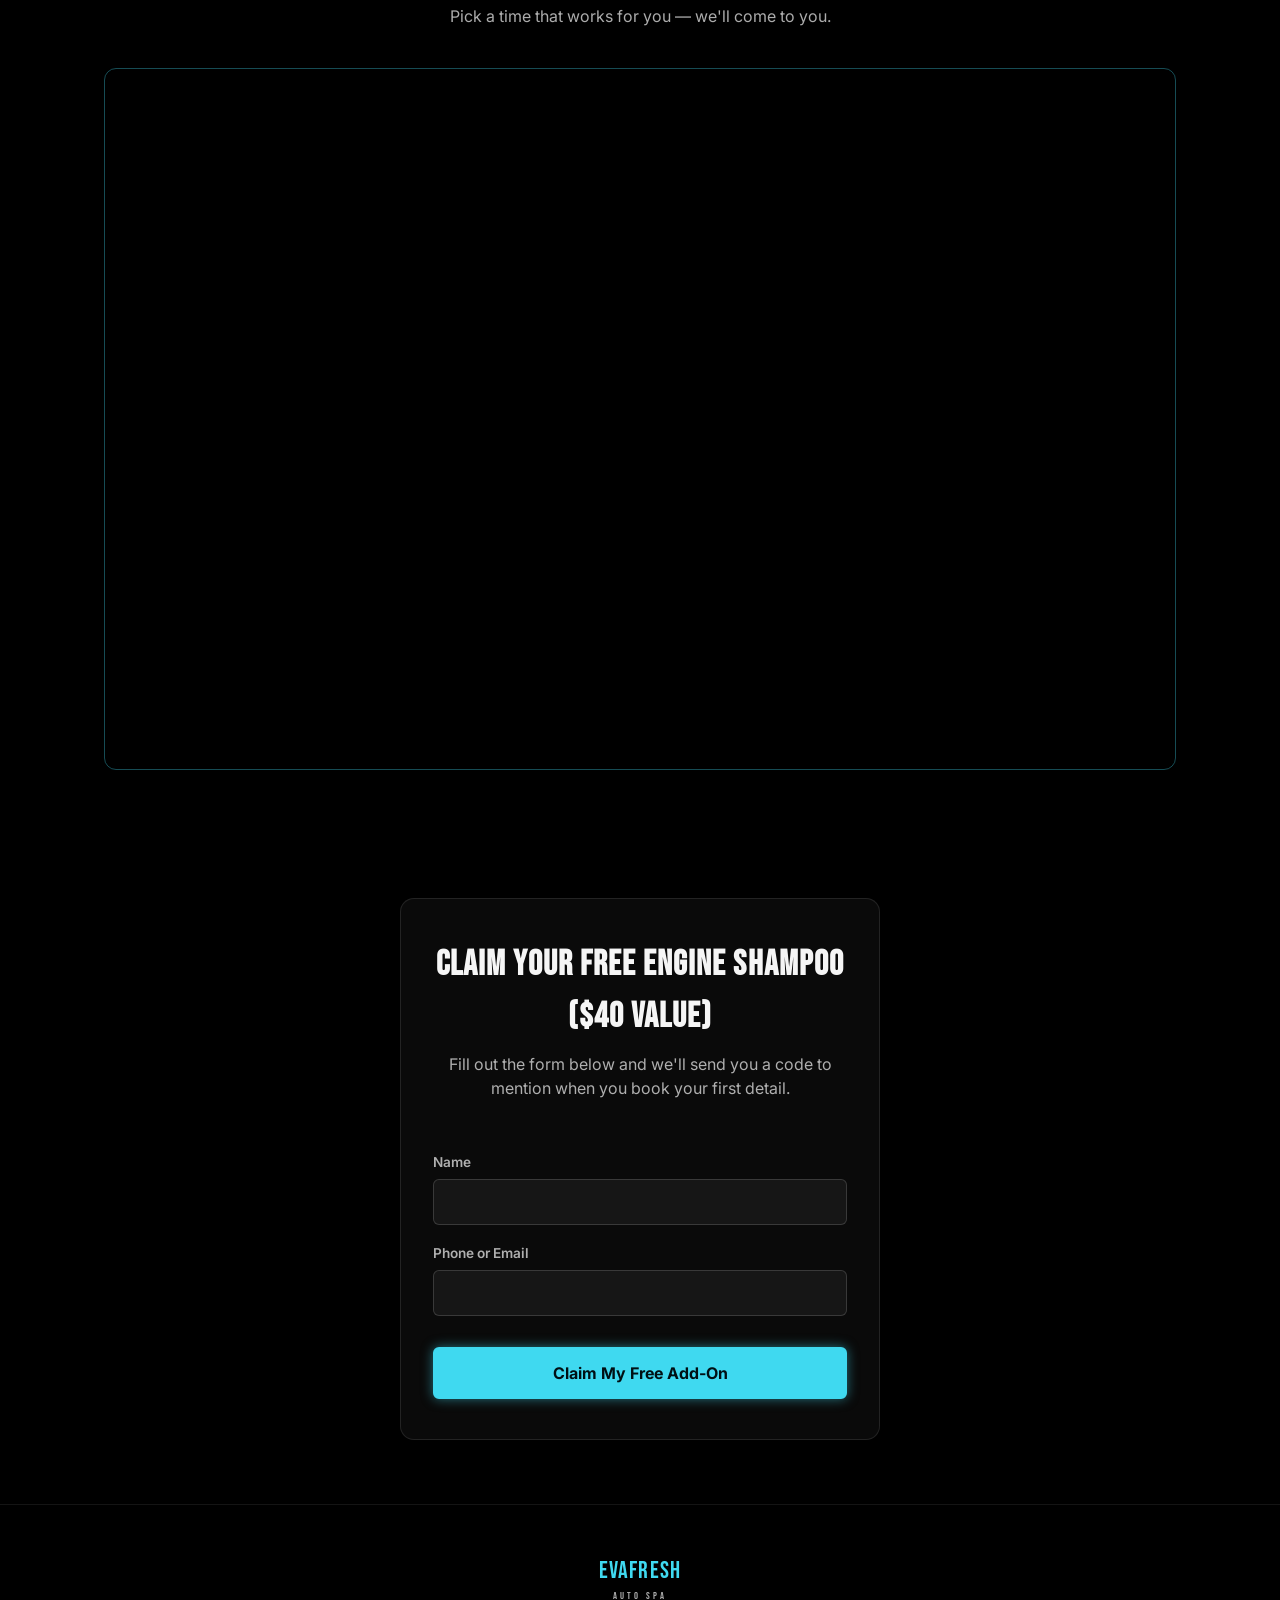
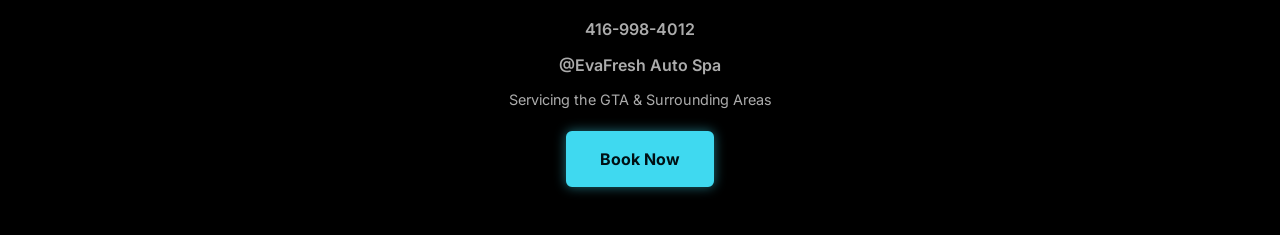
==== commit e9d8adab: "Update phone number" ====
--- a/index.html
+++ b/index.html
@@ -29,7 +29,7 @@
     <a href="#top" class="logo-link" aria-label="EvaFresh Auto Spa home">
       <img src="images/evafresh-logo.png" alt="EvaFresh Auto Spa logo" class="logo-img">
     </a>
-    <a class="phone-link" href="tel:+14165180177">📞 416-518-0177</a>
+    <a class="phone-link" href="tel:+14169984012">📞 416-998-4012</a>
   </div>
 
   <div class="container hero-inner">
@@ -265,7 +265,7 @@
 <footer class="site-footer">
   <div class="container footer-content">
     <p class="footer-brand">EVAFRESH<span>AUTO SPA</span></p>
-    <a class="footer-phone" href="tel:+14165180177">416-518-0177</a>
+    <a class="footer-phone" href="tel:+14169984012">416-998-4012</a>
     <a class="footer-instagram" href="https://instagram.com/EvaFreshAutoSpa" target="_blank" rel="noopener noreferrer">@EvaFresh Auto Spa</a>
     <p class="footer-tagline">Servicing the GTA &amp; Surrounding Areas</p>
     <a href="#booking-widget" class="btn btn-primary btn-glow">Book Now</a>
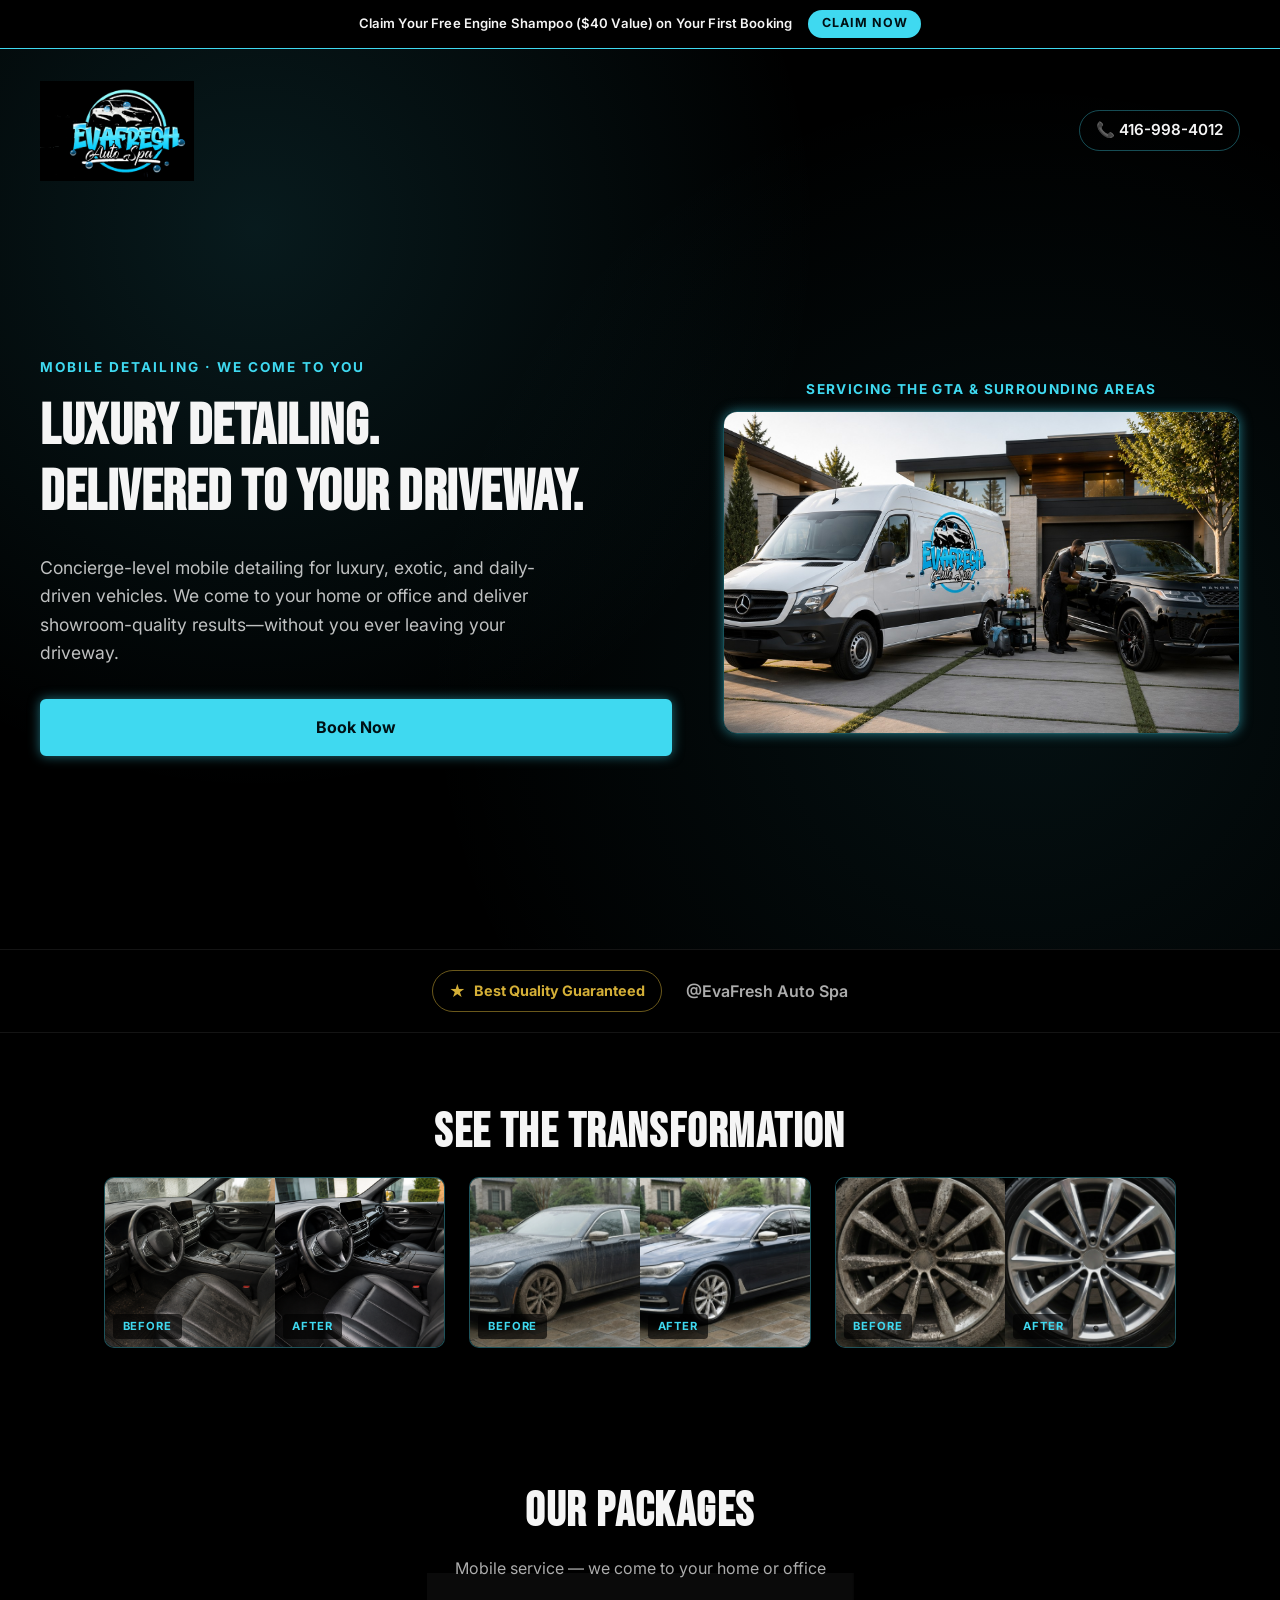
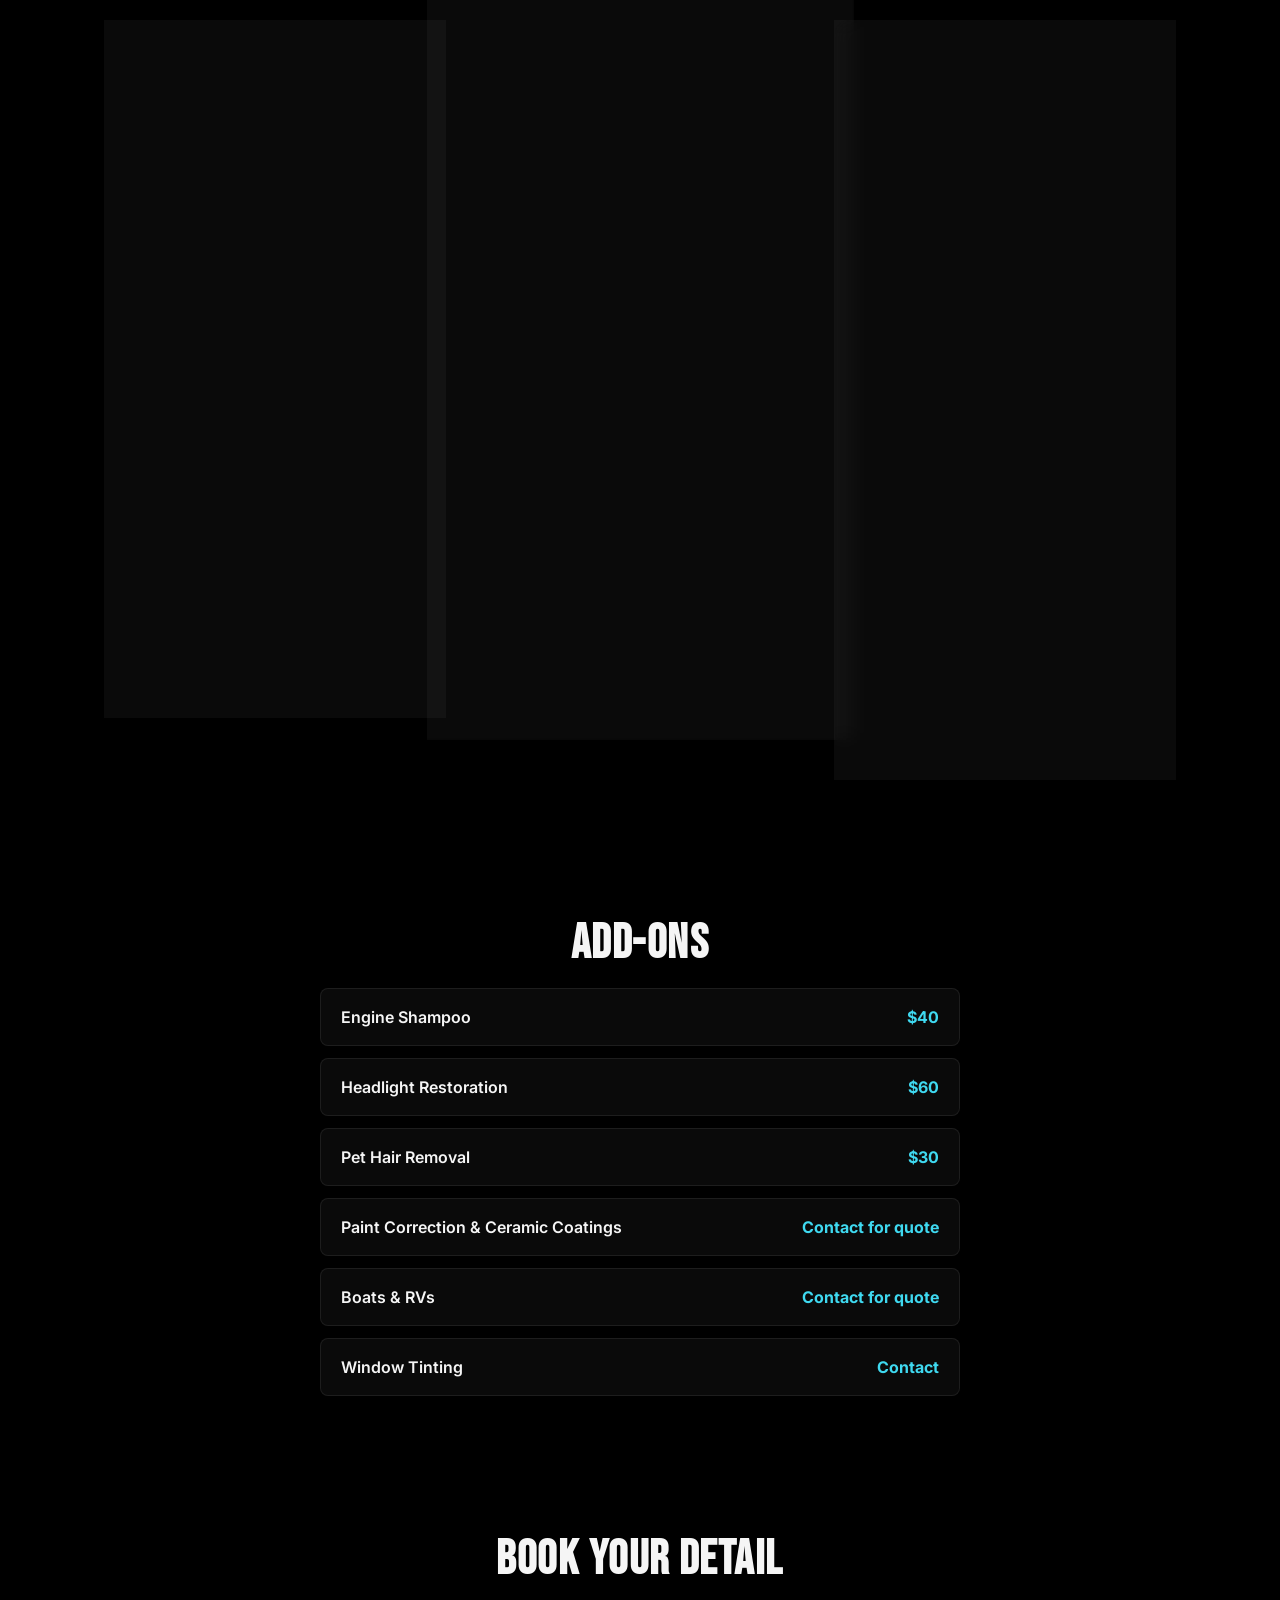
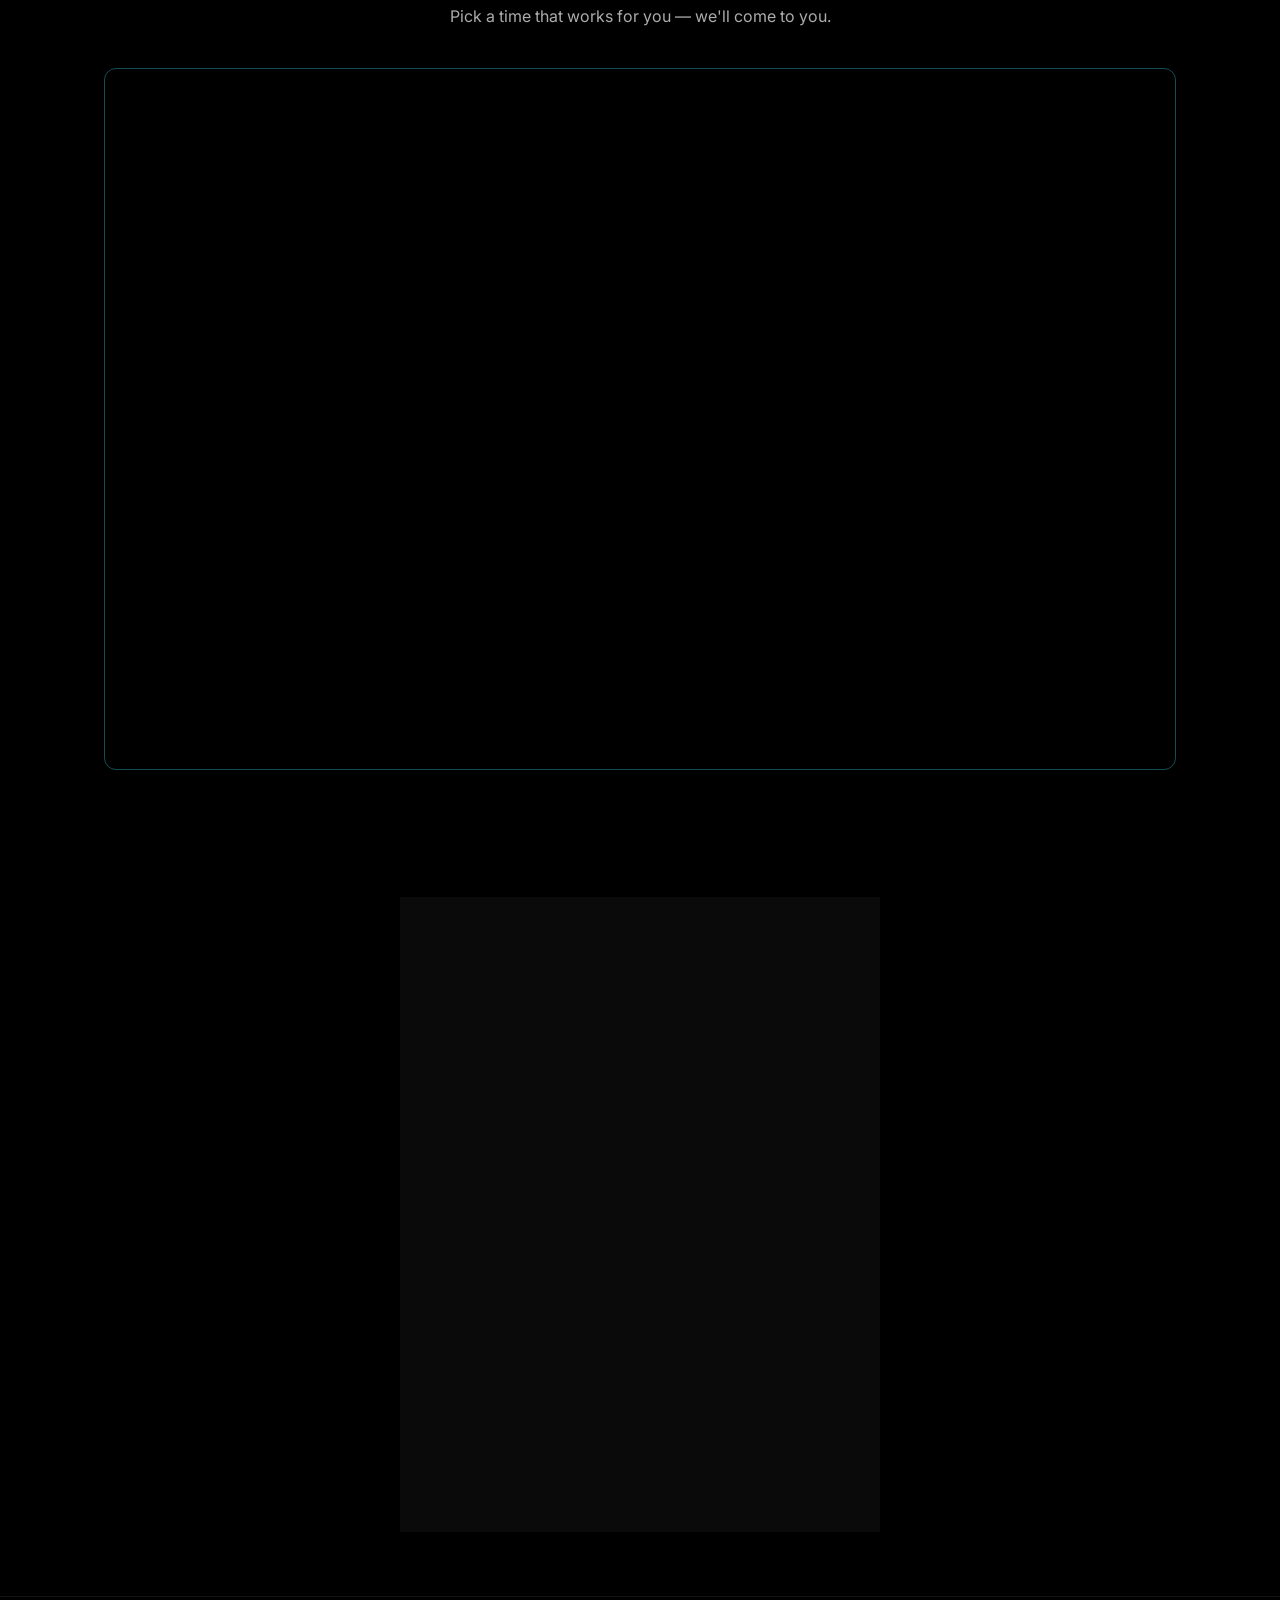
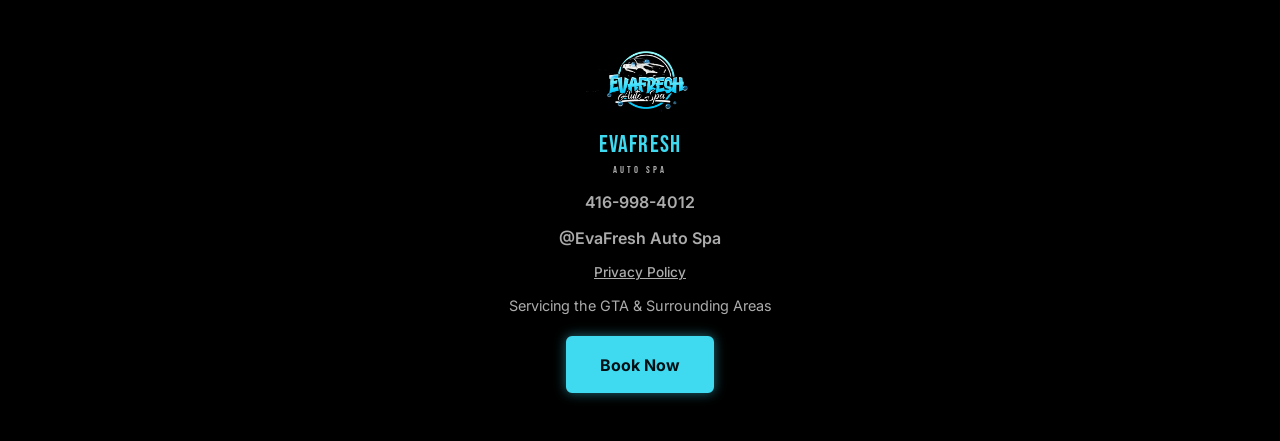
==== commit 3edf277e: "Add footer logo, privacy policy, split lead form fields" ====
--- a/index.html
+++ b/index.html
@@ -252,8 +252,11 @@
       <label for="opt-in-name">Name</label>
       <input type="text" id="opt-in-name" name="name" required autocomplete="name">
 
-      <label for="opt-in-contact">Phone or Email</label>
-      <input type="text" id="opt-in-contact" name="contact" required autocomplete="tel email">
+      <label for="opt-in-email">Email</label>
+      <input type="email" id="opt-in-email" name="email" required autocomplete="email">
+
+      <label for="opt-in-phone">Phone</label>
+      <input type="tel" id="opt-in-phone" name="phone" required autocomplete="tel">
 
       <button type="submit" class="btn btn-primary btn-glow">Claim My Free Add-On</button>
     </form>
@@ -264,9 +267,11 @@
 <!-- ============ FOOTER ============ -->
 <footer class="site-footer">
   <div class="container footer-content">
+    <img src="images/evafresh-logo.png" alt="EvaFresh Auto Spa logo" class="footer-logo-img">
     <p class="footer-brand">EVAFRESH<span>AUTO SPA</span></p>
     <a class="footer-phone" href="tel:+14169984012">416-998-4012</a>
     <a class="footer-instagram" href="https://instagram.com/EvaFreshAutoSpa" target="_blank" rel="noopener noreferrer">@EvaFresh Auto Spa</a>
+    <a class="footer-privacy" href="privacy-policy.html">Privacy Policy</a>
     <p class="footer-tagline">Servicing the GTA &amp; Surrounding Areas</p>
     <a href="#booking-widget" class="btn btn-primary btn-glow">Book Now</a>
   </div>
--- a/style.css
+++ b/style.css
@@ -582,6 +582,11 @@
   gap: 0.75rem;
 }
 
+.footer-logo-img {
+  height: 70px;
+  width: auto;
+}
+
 .footer-brand {
   font-family: var(--font-display);
   font-size: 1.5rem;
@@ -597,16 +602,25 @@
 }
 
 .footer-phone,
-.footer-instagram {
+.footer-instagram,
+.footer-privacy {
   color: var(--color-text-dim);
   font-weight: 600;
   transition: color 0.2s ease;
 }
 
+.footer-privacy {
+  font-size: 0.85rem;
+  font-weight: 500;
+  text-decoration: underline;
+}
+
 .footer-phone:hover,
 .footer-instagram:hover,
+.footer-privacy:hover,
 .footer-phone:focus-visible,
-.footer-instagram:focus-visible {
+.footer-instagram:focus-visible,
+.footer-privacy:focus-visible {
   color: var(--color-accent);
 }
 
@@ -614,6 +628,41 @@
   color: var(--color-text-dim);
   font-size: 0.9rem;
   margin-bottom: 0.5rem;
+}
+
+/* ---------- Privacy Policy ---------- */
+.policy-container {
+  max-width: 760px;
+  padding-top: 2rem;
+  padding-bottom: 4rem;
+}
+
+.policy-content {
+  color: var(--color-text-dim);
+  line-height: 1.7;
+}
+
+.policy-content h2 {
+  font-family: var(--font-display);
+  font-size: 1.4rem;
+  letter-spacing: 0.03em;
+  color: var(--color-accent);
+  margin-top: 2rem;
+  margin-bottom: 0.5rem;
+}
+
+.policy-content p {
+  margin-bottom: 1rem;
+}
+
+.policy-content a {
+  color: var(--color-accent);
+}
+
+.policy-back {
+  display: block;
+  width: fit-content;
+  margin: 2rem auto 0;
 }
 
 /* ---------- Responsive ---------- */
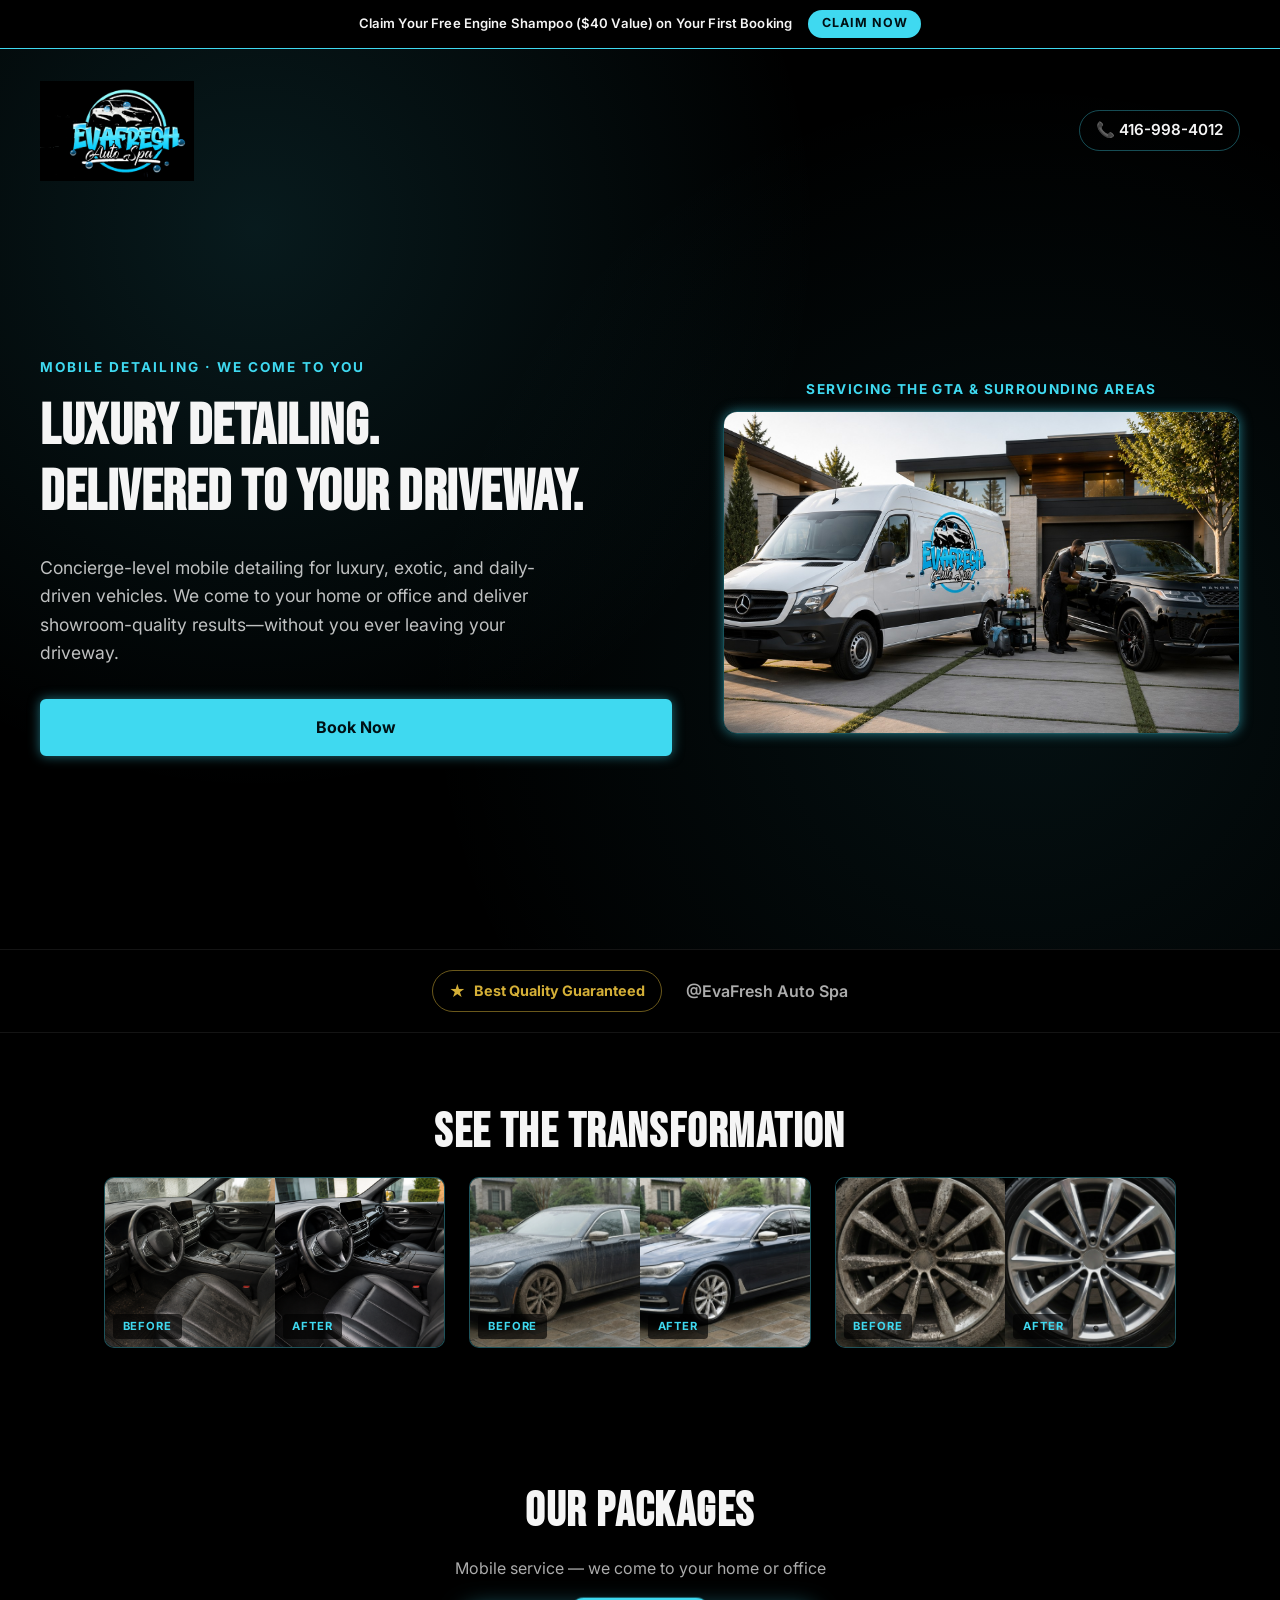
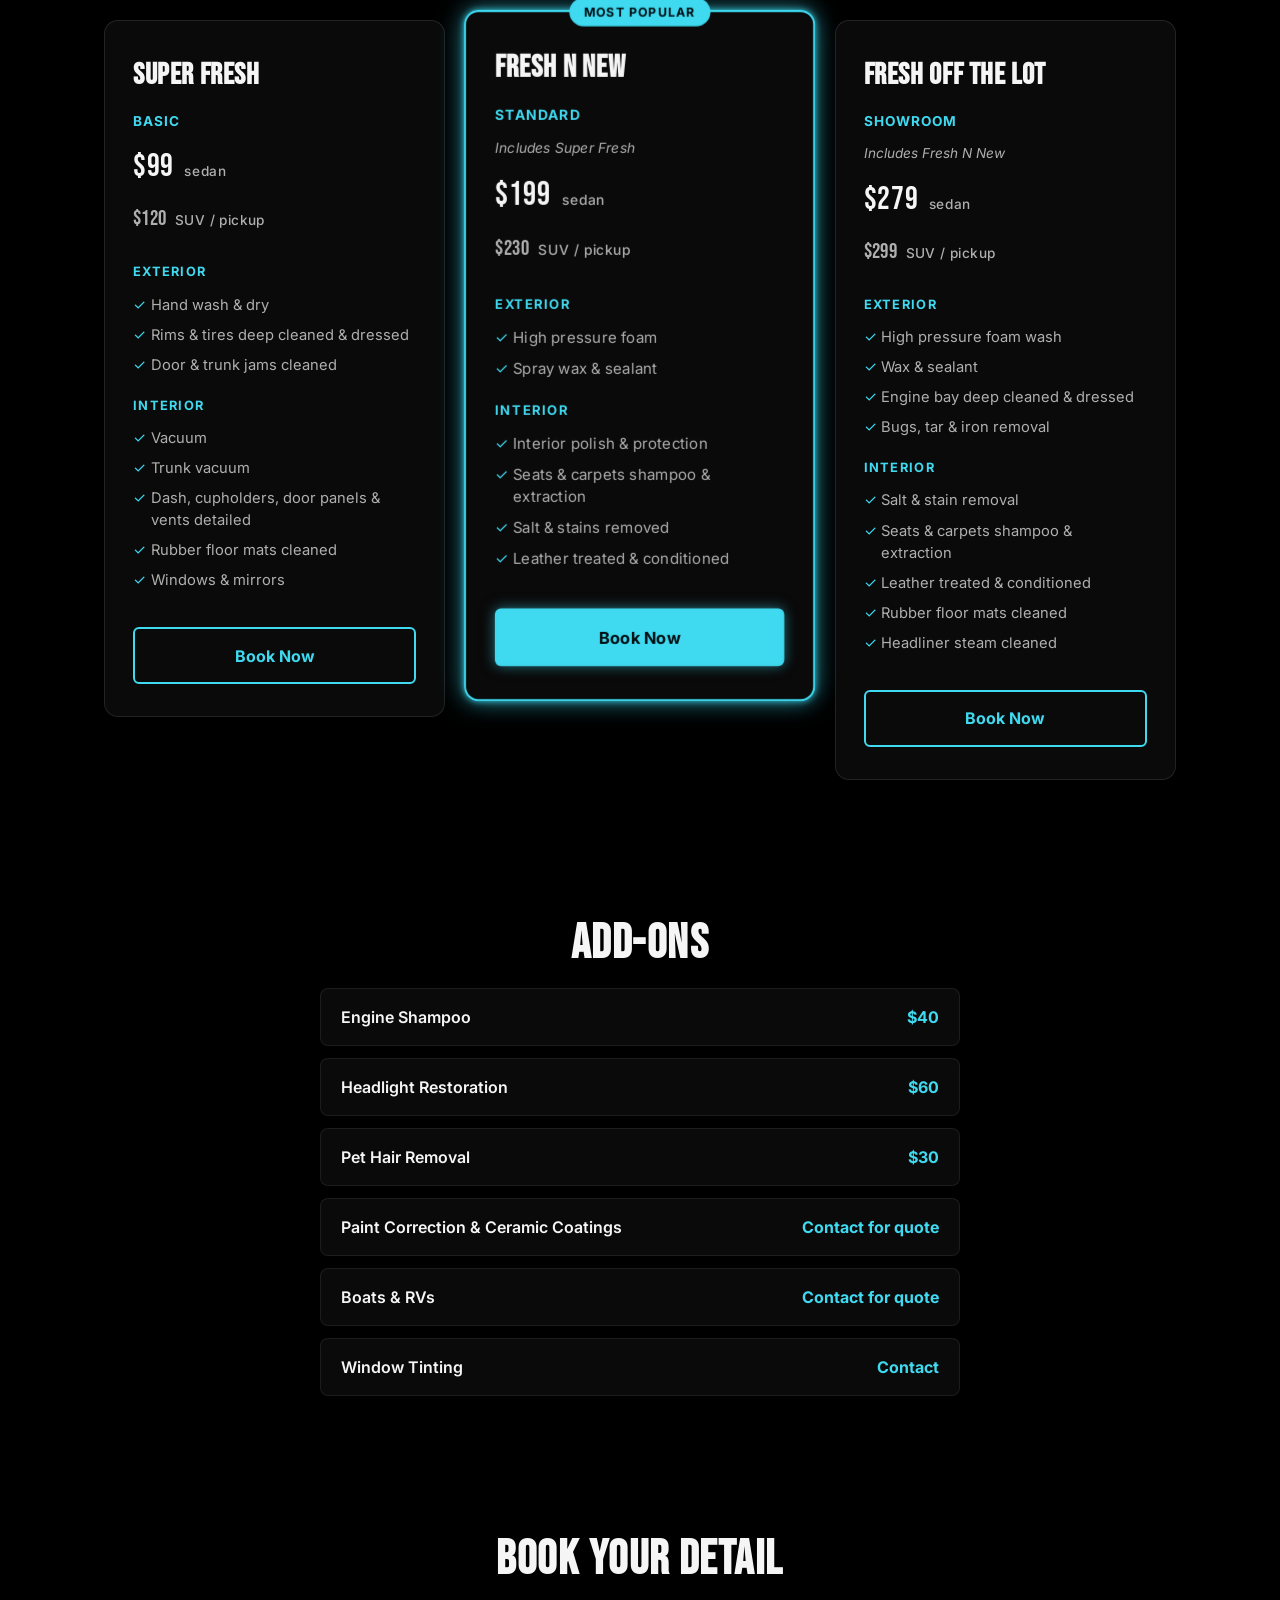
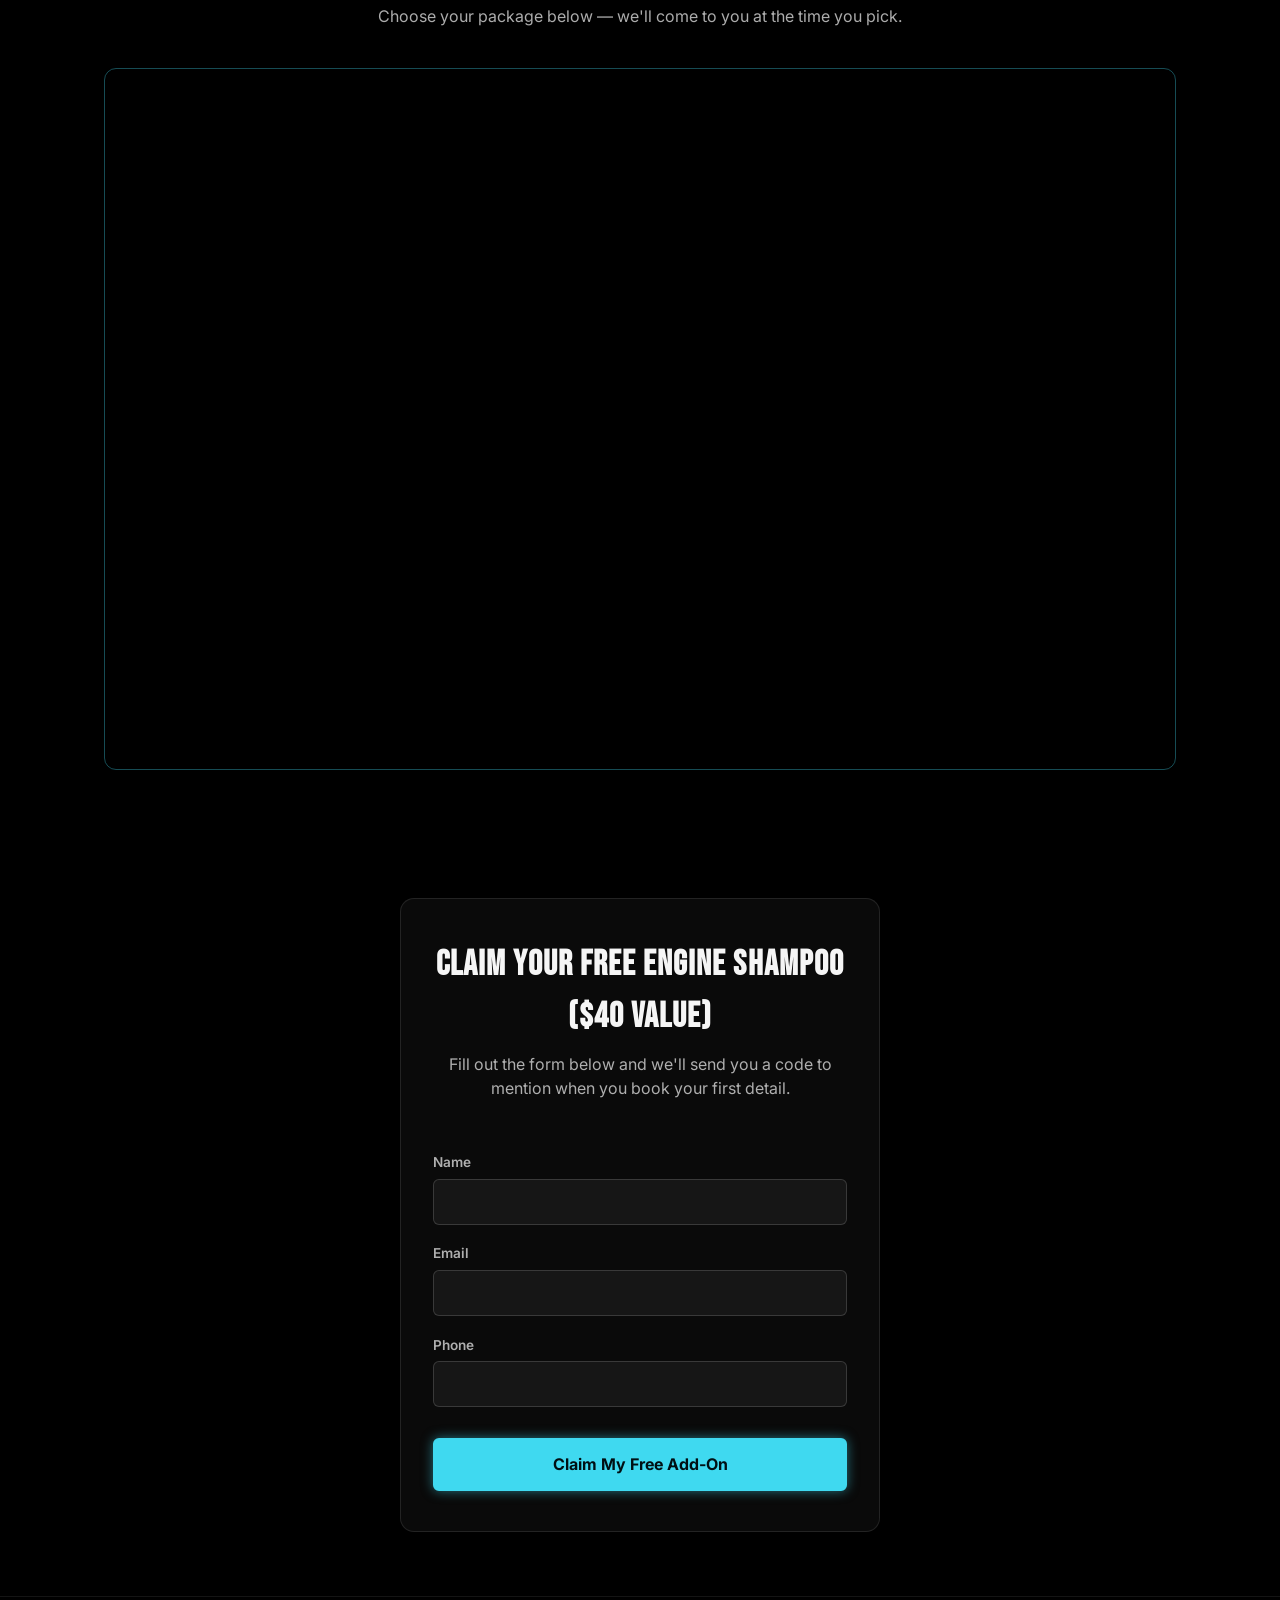
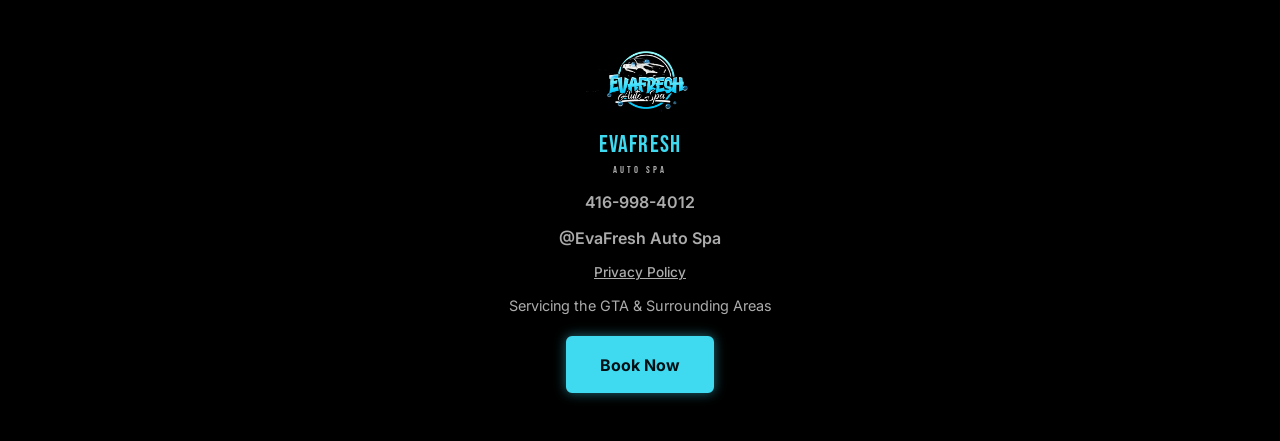
==== commit c1ac8715: "Fix button links and update booking subtitle" ====
--- a/index.html
+++ b/index.html
@@ -219,7 +219,7 @@
 <section class="booking" id="booking" aria-labelledby="booking-heading">
  <div class="container">
   <h2 id="booking-heading" class="section-title">Book Your Detail</h2>
-  <p class="section-subtitle">Pick a time that works for you — we'll come to you.</p>
+  <p class="section-subtitle">Choose your package below — we'll come to you at the time you pick.</p>
 
   <div id="booking-widget">
     <div style="width:100%;height:100%;overflow:scroll" id="my-cal-inline"></div>
